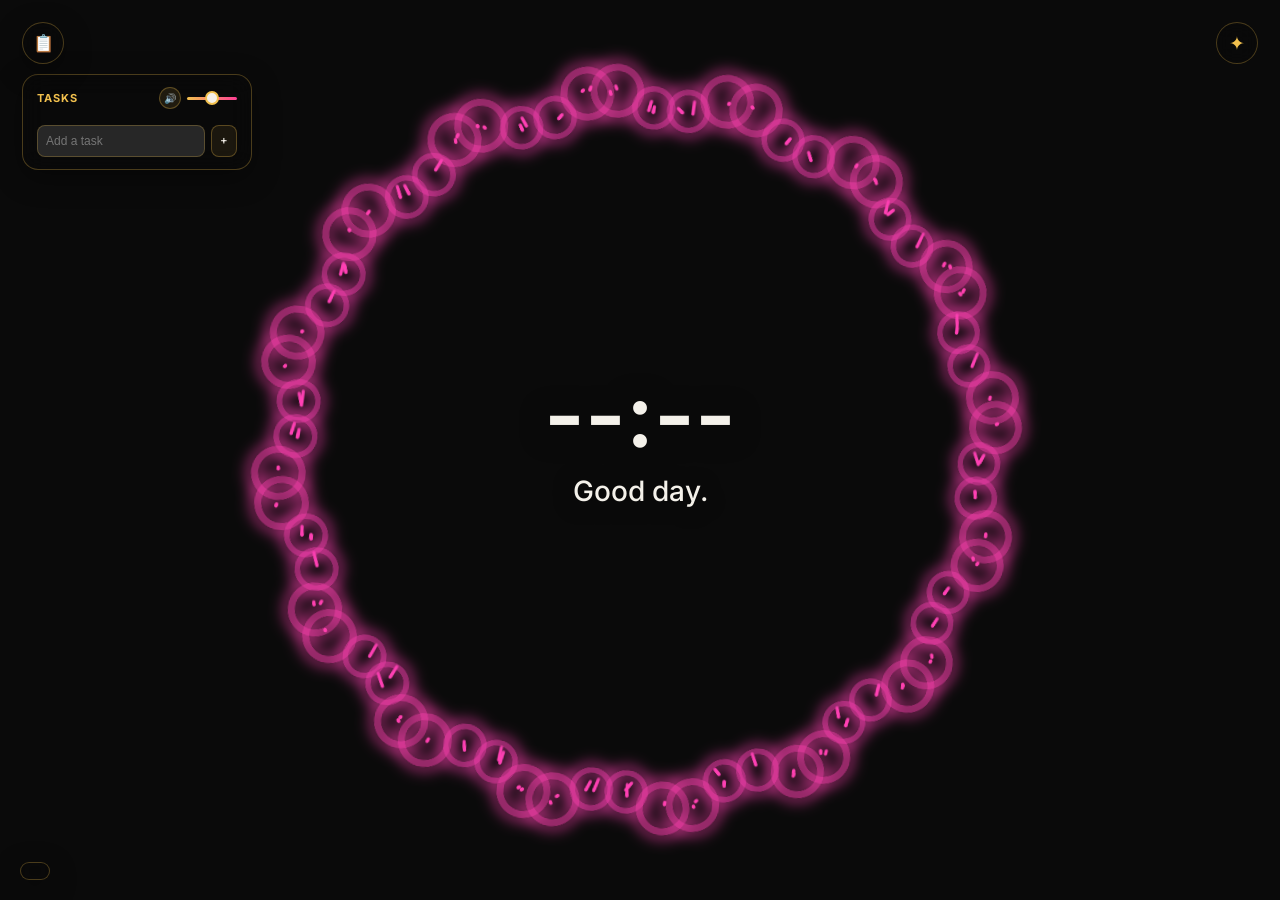
==== newtab.html @ 4980e56a "Default fade speed 4 - trails linger longer out of the box" ====
<!DOCTYPE html>
<html lang="en">
<head>
<meta charset="UTF-8">
<meta name="viewport" content="width=device-width, initial-scale=1.0">
<title>New Tab</title>
<link rel="stylesheet" href="css/fonts.css">
<link rel="stylesheet" href="css/base.css">
<link rel="stylesheet" href="css/panel.css">
<link rel="stylesheet" href="css/widgets.css">
<link rel="stylesheet" href="css/wizard.css">
</head>
<body>

<div id="hud" class="ui">

  <div id="center-hud">
    <div id="clock">--:--</div>
    <div id="greeting">Good day.</div>
    <div id="quote"></div>
  </div>

  <div id="location-widget" class="chip"></div>

  <button id="todo-toggle" class="chip" title="Toggle tasks">&#128203;</button>

  <div id="todo-widget" class="chip">
    <div class="todo-header-row">
      <h2>Tasks</h2>
      <div class="todo-sound-control">
        <button id="todoSoundToggle" title="Mute task sounds">&#128266;</button>
        <input type="range" id="todoSoundVolume" min="0" max="100" value="50" title="Task sound volume">
      </div>
    </div>
    <div id="todoList"></div>
    <form id="todoForm">
      <input id="todoInput" type="text" placeholder="Add a task" maxlength="140" autocomplete="off">
      <button type="submit">+</button>
    </form>
  </div>

</div>

<div id="panel-toggle" class="ui" title="Toggle controls">&#10022;</div>

<div id="panel" class="ui collapsed">
  <div class="panel-header">
    <span class="panel-glyph">&#10022;</span>
    <div>
      <h1>MANDALA</h1>
      <p>drawn by your cursor</p>
    </div>
  </div>

  <div class="panel-tabs">
    <button class="tab-btn active" data-tab="tools">Tools</button>
    <button class="tab-btn" data-tab="customize">Customize</button>
    <button class="tab-btn" data-tab="ambient">Ambient</button>
  </div>

  <div class="tab-content active" id="tab-tools">

    <p class="section-label">Focus</p>
    <div id="focus-widget">
      <div class="pomo-top">
        <div class="pomo-ring-wrap">
          <svg viewBox="0 0 100 100" aria-hidden="true">
            <circle class="pomo-track" cx="50" cy="50" r="44"></circle>
            <circle class="pomo-progress" id="pomoProgress" cx="50" cy="50" r="44"></circle>
          </svg>
          <div class="pomo-center">
            <span id="pomoTime">25:00</span>
            <span id="pomoPhase">Focus</span>
          </div>
        </div>
        <div class="pomo-side">
          <button id="pomoStart">Start</button>
          <button id="pomoSkip">Skip</button>
          <button id="pomoSettingsBtn" title="Timer lengths">&#9881;</button>
        </div>
      </div>
      <div id="pomoSettings" style="display:none;">
        <div class="pomo-setting"><label>Focus <span><input id="pomoWorkMin" type="number" min="1" max="120"> min</span></label></div>
        <div class="pomo-setting"><label>Break <span><input id="pomoShortMin" type="number" min="1" max="60"> min</span></label></div>
        <div class="pomo-setting"><label>Long break <span><input id="pomoLongMin" type="number" min="1" max="60"> min</span></label></div>
        <div class="pomo-setting"><label>Long break every <span><input id="pomoCycles" type="number" min="2" max="8"> rounds</span></label></div>
      </div>
      <p class="pomo-meta"><span class="value" id="focusValue">0m</span> focused today &middot; <span id="pomoDots"></span></p>
    </div>

    <div class="divider"></div>
    <p class="section-label">Quick links</p>
    <div id="links-widget"></div>

    <div class="divider"></div>
    <p class="section-label">Sticky note</p>
    <textarea id="stickyText" placeholder="Jot something down..."></textarea>

    <div class="divider"></div>
    <button id="breatheToggleBtn">&#127744; Breathe</button>

    <div class="divider"></div>
    <p class="section-label">Profile</p>
    <button id="editProfileBtn">Edit name &amp; location</button>

  </div>

  <div class="tab-content" id="tab-customize">

  <button id="howtoBtn" class="howto-btn">&#10067; How it works</button>
  <div id="howtoBox">
    <ul>
      <li>Move your cursor across the canvas &mdash; it draws.</li>
      <li>Leave it still for a second and the mandala draws itself, restyling as it goes.</li>
      <li>Everything below changes the art live.</li>
      <li class="howto-webgl">Hold <b>Shift</b> and drag to tilt the camera in 3D.</li>
      <li class="howto-webgl">Hold <b>Shift</b> and double-click to reset the camera.</li>
      <li>Right-click a quick link to remove it.</li>
    </ul>
  </div>

  <p class="section-label">Shape</p>

  <div class="control-group">
    <label>Symmetry <span id="symmetryVal">12</span></label>
    <input type="range" id="symmetry" min="2" max="60" value="12">
  </div>

  <div class="control-group inline">
    <label><input type="checkbox" id="mirror" checked> Mirror reflection</label>
  </div>

  <div class="control-group">
    <label>Stroke style</label>
    <select id="strokeStyle">
      <option value="line">Flowing line</option>
      <option value="ribbon">Glowing ribbon</option>
      <option value="dots">Stippled dots</option>
      <option value="sparkle">Sparkle burst</option>
      <option value="rails" selected>Twin rails</option>
      <option value="rings">Echo rings</option>
      <option value="petals">Petal trail</option>
    </select>
  </div>

  <div class="divider"></div>
  <p class="section-label">Motion</p>

  <div class="control-group">
    <label>Brush size <span id="brushVal">10</span></label>
    <input type="range" id="brush" min="1" max="20" value="10">
  </div>

  <div class="control-group inline">
    <label><input type="checkbox" id="reactSpeed"> React to cursor speed</label>
  </div>

  <div class="control-group inline">
    <label><input type="checkbox" id="pulseBrush"> Pulse brush size</label>
  </div>

  <div class="control-group inline">
    <label><input type="checkbox" id="sparkleDust"> Cursor sparkle dust</label>
  </div>

  <div class="control-group inline">
    <label><input type="checkbox" id="autoRotate"> Ambient auto-rotate</label>
  </div>

  <div class="control-group" id="rotateGroup" style="display:none;">
    <label>Rotate speed <span id="rotateVal">0.15</span></label>
    <input type="range" id="rotateSpeed" min="0.05" max="2" step="0.05" value="0.15">
  </div>

  <div class="divider"></div>
  <p class="section-label">Color</p>

  <div class="control-group">
    <label>Color mode</label>
    <select id="colourMode">
      <option value="rainbow" selected>Rainbow cycle</option>
      <option value="gradient">Radial gradient</option>
      <option value="solid">Solid color</option>
    </select>
  </div>

  <div class="control-group" id="rainbowSpeedGroup">
    <label>Rainbow speed <span id="rainbowSpeedVal">0.7</span></label>
    <input type="range" id="rainbowSpeed" min="0.1" max="3" step="0.1" value="0.7">
  </div>

  <div class="control-group" id="paletteGroup">
    <label>Palette</label>
    <select id="palette">
      <option value="full" selected>Full spectrum</option>
      <option value="sunset">Sunset</option>
      <option value="ocean">Ocean</option>
      <option value="forest">Forest</option>
      <option value="mono">Gold monochrome</option>
    </select>
  </div>

  <div class="control-group" id="solidColorGroup" style="display:none;">
    <label>Color</label>
    <input type="color" id="solidColor" value="#ff3e94">
  </div>

  <div class="control-group">
    <label>Glow intensity <span id="glowVal">0</span></label>
    <input type="range" id="glow" min="0" max="30" value="0">
  </div>

  <div class="control-group">
    <label>Stroke opacity <span id="strokeAlphaVal">92</span></label>
    <input type="range" id="strokeAlpha" min="20" max="100" value="92">
  </div>

  <div class="divider"></div>
  <p class="section-label">Trail &amp; canvas</p>

  <div class="control-group">
    <div class="radio-row">
      <label><input type="radio" name="trail" value="fade" checked> Fade (laser)</label>
      <label><input type="radio" name="trail" value="permanent"> Permanent</label>
      <label><input type="radio" name="trail" value="cycle"> Cycle (build &amp; fade)</label>
    </div>
  </div>

  <div class="control-group" id="fadeGroup">
    <label>Fade speed <span id="fadeVal">4</span></label>
    <input type="range" id="fadeSpeed" min="1" max="40" value="4">
  </div>

  <div class="control-group" id="cycleGroup" style="display:none;">
    <label>Build time before fading <span id="cycleBuildVal">60s</span></label>
    <input type="range" id="cycleBuildSeconds" min="15" max="300" step="5" value="60">
  </div>

  <div class="control-group">
    <label>Theme color</label>
    <input type="color" id="bgColorPicker" value="#0a0a0a">
  </div>

  <!-- Depth is only shown by the WebGL renderer (sketch-webgl.js reveals it) -->
  <div id="depthSection" style="display:none;">
    <div class="divider"></div>
    <p class="section-label">Depth</p>

    <div class="control-group">
      <label>3D depth <span id="depthVal">30</span></label>
      <input type="range" id="depthAmount" min="0" max="100" value="30">
    </div>

    <div class="control-group inline">
      <label><input type="checkbox" id="depthDrift" checked> Ambient camera drift</label>
    </div>

    <div class="button-row">
      <button id="resetCameraBtn">Reset camera</button>
    </div>

    <p class="hint">Hold Shift and drag to tilt the camera &middot; two-finger drag on touch.</p>
  </div>

  <div class="divider"></div>
  <p class="section-label">Renderer</p>

  <div class="control-group">
    <label>Graphics engine</label>
    <select id="rendererSelect">
      <option value="auto" selected>Auto (WebGL, recommended)</option>
      <option value="p5">Classic (p5.js)</option>
    </select>
    <p class="hint" id="rendererHint"></p>
  </div>

  <div class="divider"></div>
  <p class="section-label">Presets</p>

  <div class="button-row">
    <button id="presetNeon">Neon Dream</button>
    <button id="presetGold">Golden Bloom</button>
  </div>
  <div class="button-row">
    <button id="presetOcean">Deep Ocean</button>
    <button id="presetChaos">Chaos Bloom</button>
  </div>
  <div class="button-row">
    <button id="presetStardust">Stardust</button>
    <button id="presetRave">Laser Rave</button>
  </div>
  <div class="button-row">
    <button id="presetInk">Zen Ink</button>
    <button id="presetAurora">Aurora</button>
  </div>
  <div class="button-row">
    <button id="presetFirefly">Fireflies</button>
    <button id="presetCandy">Bubblegum</button>
  </div>

  <div class="divider"></div>

  <div class="button-row">
    <button id="clearBtn">Clear canvas</button>
    <button id="saveBtn">Save image</button>
  </div>
  <div class="button-row">
    <button id="randomBtn">&#127922; Surprise me</button>
  </div>
  <div class="button-row">
    <button id="resetDefaultsBtn">&#8634; Reset to defaults</button>
  </div>

  </div>

  <div class="tab-content" id="tab-ambient">

  <p class="section-label">Ambient drawing</p>
  <p class="hint" style="margin:0 0 14px;">When you stop moving, the mandala draws itself and re-rolls a random look as it goes. This tab decides what it's allowed to do.</p>

  <div class="control-group inline">
    <label><input type="checkbox" id="idleDraw" checked> Draw on its own when idle</label>
  </div>

  <div class="control-group inline">
    <label><input type="checkbox" id="doubleIdlePattern"> Draw two patterns at once when idle</label>
  </div>

  <div class="control-group">
    <label>Ambient pace <span id="idlePaceVal">100%</span></label>
    <input type="range" id="idlePace" min="30" max="200" step="5" value="100">
  </div>

  <div class="control-group">
    <label>Ambient style change <span id="idleShuffleVal">10s</span></label>
    <input type="range" id="idleShuffleSeconds" min="5" max="30" step="1" value="10">
  </div>

  <div class="divider"></div>
  <p class="section-label">It may randomize</p>
  <p class="hint" style="margin:0 0 12px;">Anything unticked keeps the setting you chose in Customize.</p>

  <div class="ambient-grid">
    <label><input type="checkbox" id="ambSymmetry" checked> Symmetry</label>
    <label><input type="checkbox" id="ambBrush" checked> Brush size</label>
    <label><input type="checkbox" id="ambPulse" checked> Pulse brush</label>
    <label><input type="checkbox" id="ambColours" checked> Colors</label>
    <label><input type="checkbox" id="ambGlow" checked> Glow</label>
    <label><input type="checkbox" id="ambAlpha" checked> Opacity</label>
    <label><input type="checkbox" id="ambRotation" checked> Rotation</label>
    <label><input type="checkbox" id="ambReact" checked> Speed react</label>
    <label><input type="checkbox" id="ambSparkle" checked> Sparkle dust</label>
    <label><input type="checkbox" id="ambTrails" checked> Trails &amp; fade</label>
  </div>

  <div class="divider"></div>
  <p class="section-label">Stroke styles</p>
  <p class="hint" style="margin:0 0 12px;">Which brushes ambient mode may paint with. Untick all to keep yours.</p>

  <div class="ambient-grid">
    <label><input type="checkbox" data-style="line" checked> Flowing line</label>
    <label><input type="checkbox" data-style="ribbon" checked> Glowing ribbon</label>
    <label><input type="checkbox" data-style="dots" checked> Stippled dots</label>
    <label><input type="checkbox" data-style="sparkle" checked> Sparkle burst</label>
    <label><input type="checkbox" data-style="rails" checked> Twin rails</label>
    <label><input type="checkbox" data-style="rings" checked> Echo rings</label>
    <label><input type="checkbox" data-style="petals" checked> Petal trail</label>
  </div>

  <div class="divider"></div>
  <p class="section-label">Limits</p>

  <div class="control-group">
    <label>Symmetry <span><span id="ambSymMinVal">6</span>&ndash;<span id="ambSymMaxVal">26</span></span></label>
    <input type="range" id="ambSymMin" min="2" max="60" value="6">
    <input type="range" id="ambSymMax" min="2" max="60" value="26">
  </div>

  <div class="control-group">
    <label>Brush size <span><span id="ambBrushMinVal">1</span>&ndash;<span id="ambBrushMaxVal">12</span></span></label>
    <input type="range" id="ambBrushMin" min="1" max="20" value="1">
    <input type="range" id="ambBrushMax" min="1" max="20" value="12">
  </div>

  <div class="control-group">
    <label>Glow <span><span id="ambGlowMinVal">4</span>&ndash;<span id="ambGlowMaxVal">24</span></span></label>
    <input type="range" id="ambGlowMin" min="0" max="30" value="4">
    <input type="range" id="ambGlowMax" min="0" max="30" value="24">
  </div>

  <div class="divider"></div>
  <p class="section-label">Patterns</p>

  <div class="ambient-grid">
    <label><input type="checkbox" data-pattern="rose" checked> Rose</label>
    <label><input type="checkbox" data-pattern="spiral" checked> Spiral</label>
    <label><input type="checkbox" data-pattern="lissajous" checked> Lissajous</label>
    <label><input type="checkbox" data-pattern="drift" checked> Drift</label>
    <label><input type="checkbox" data-pattern="epicycle" checked> Spirograph</label>
    <label><input type="checkbox" data-pattern="lemniscate" checked> Figure-eight</label>
    <label><input type="checkbox" data-pattern="wave" checked> Waves</label>
  </div>

  </div>

  <a id="site-credit" href="https://github.com/JaredBecker/mandala-extension" target="_blank" rel="noopener">
    <svg viewBox="0 0 16 16" width="13" height="13" fill="currentColor" aria-hidden="true"><path d="M8 0C3.58 0 0 3.58 0 8c0 3.54 2.29 6.53 5.47 7.59.4.07.55-.17.55-.38 0-.19-.01-.82-.01-1.49-2.01.37-2.53-.49-2.69-.94-.09-.23-.48-.94-.82-1.13-.28-.15-.68-.52-.01-.53.63-.01 1.08.58 1.23.82.72 1.21 1.87.87 2.33.66.07-.52.28-.87.51-1.07-1.78-.2-3.64-.89-3.64-3.95 0-.87.31-1.59.82-2.15-.08-.2-.36-1.02.08-2.12 0 0 .67-.21 2.2.82.64-.18 1.32-.27 2-.27.68 0 1.36.09 2 .27 1.53-1.04 2.2-.82 2.2-.82.44 1.1.16 1.92.08 2.12.51.56.82 1.27.82 2.15 0 3.07-1.87 3.75-3.65 3.95.29.25.54.73.54 1.48 0 1.07-.01 1.93-.01 2.2 0 .21.15.46.55.38A8.013 8.013 0 0 0 16 8c0-4.42-3.58-8-8-8z"></path></svg>
    Made with &#10084;&#65039; by some guy named Jared
  </a>
</div>

<div id="breathing-overlay" class="ui">
  <button id="breatheExit" class="chip">&times; Exit</button>
  <div class="breath-ring" id="breathRing"><span id="breathLabel">Breathe in&hellip;</span></div>
</div>

<div id="wizard-overlay" class="ui">
  <div class="wizard-inner">

    <div class="wizard-step active" id="wizardStepName">
      <span class="wizard-glyph">&#10022;</span>
      <h1>MANDALA</h1>
      <p>Sit back, relax, and let your cursor become the brush.<br>What should we call you?</p>
      <input id="wizardName" type="text" placeholder="Your name" maxlength="30">
      <div class="wizard-btn-row">
        <button class="wizard-btn" id="wizardNameNext">Next</button>
      </div>
    </div>

    <div class="wizard-step" id="wizardStepLocation">
      <span class="wizard-glyph">&#9728;</span>
      <h1>WEATHER</h1>
      <p>Add a place (or a few) to see the weather on your new tab. Totally optional.</p>
      <div id="wizardLocationSearch">
        <input id="wizardLocationInput" type="text" placeholder="Search for a city">
        <button class="wizard-btn" id="wizardLocationSearchBtn">Search</button>
      </div>
      <ul id="wizardLocationResults"></ul>
      <ul id="wizardLocationList"></ul>
      <div class="wizard-btn-row">
        <button class="wizard-btn ghost" id="wizardSkip">Skip</button>
        <button class="wizard-btn" id="wizardFinish">Begin</button>
      </div>
    </div>

  </div>
</div>

<script src="js/lib/browser-polyfill.min.js"></script>
<script src="js/storage.js"></script>
<script src="js/render-loader.js"></script>
<script src="js/weather.js"></script>
<script src="js/greeting.js"></script>
<script src="js/quotes.js"></script>
<script src="js/todo.js"></script>
<script src="js/links.js"></script>
<script src="js/stickynote.js"></script>
<script src="js/focustimer.js"></script>
<script src="js/breathing.js"></script>
<script src="js/wizard.js"></script>
<script src="js/main.js"></script>
</body>
</html>
---- css/fonts.css ----
/* Inter (variable), bundled locally - no remote requests */
@font-face{
  font-family:'Inter';
  font-style:normal;
  font-weight:100 900;
  font-display:swap;
  src:url('../fonts/inter-latin.woff2') format('woff2');
  unicode-range:U+0000-00FF, U+0131, U+0152-0153, U+02BB-02BC, U+02C6, U+02DA, U+02DC, U+0304, U+0308, U+0329, U+2000-206F, U+20AC, U+2122, U+2191, U+2193, U+2212, U+2215, U+FEFF, U+FFFD;
}
@font-face{
  font-family:'Inter';
  font-style:normal;
  font-weight:100 900;
  font-display:swap;
  src:url('../fonts/inter-latin-ext.woff2') format('woff2');
  unicode-range:U+0100-02BA, U+02BD-02C5, U+02C7-02CC, U+02CE-02D7, U+02DD-02FF, U+0304, U+0308, U+0329, U+1D00-1DBF, U+1E00-1E9F, U+1EF2-1EFF, U+2020, U+20A0-20AB, U+20AD-20C0, U+2113, U+2C60-2C7F, U+A720-A7FF;
}
---- css/base.css ----
:root{
  /* --panel-bg and --select-bg are overwritten at runtime from the theme
     color picker (see applyThemeFromBg in sketch.js) — these are just the
     pre-JS fallback, kept in sync with the default theme color */
  --panel-bg: rgba(10,10,10,0.68);
  --panel-border: rgba(242,193,78,0.28);
  --select-bg: #1c1c1c;
  --gold:#f2c14e;
  --magenta:#ff3e94;
  --cyan:#5fe8ff;
  --ink:#f4f1ea;
  --ink-dim:#9aa0c0;
}
*{box-sizing:border-box;}
html,body{margin:0;padding:0;overflow:hidden;background:#0c0e1f;font-family:'Inter',sans-serif;overscroll-behavior:none;height:100%;}
canvas{display:block; touch-action:none;}

html, body{
  cursor: url('data:image/svg+xml;utf8,<svg xmlns="http://www.w3.org/2000/svg" width="28" height="28" viewBox="0 0 28 28"><circle cx="14" cy="14" r="10" fill="none" stroke="%23f2c14e" stroke-width="1.6" opacity="0.9"/><line x1="14" y1="1" x2="14" y2="4" stroke="%235fe8ff" stroke-width="1.4"/><line x1="14" y1="24" x2="14" y2="27" stroke="%235fe8ff" stroke-width="1.4"/><line x1="1" y1="14" x2="4" y2="14" stroke="%235fe8ff" stroke-width="1.4"/><line x1="24" y1="14" x2="27" y2="14" stroke="%235fe8ff" stroke-width="1.4"/><circle cx="14" cy="14" r="2" fill="%23ff3e94"/></svg>') 14 14, crosshair;
}
.ui, .ui *{ cursor:auto; }
.ui button, .ui a, .ui select, .ui input[type="range"], .ui input[type="color"], .ui input[type="checkbox"], .ui .clickable{ cursor:pointer; }

a{ color: inherit; }

/* native number spinners don't belong on the glass panel — the pomodoro
   fields are quick type-in boxes, not step-by-one controls */
input[type="number"]{ appearance:textfield; -moz-appearance:textfield; }
input[type="number"]::-webkit-inner-spin-button,
input[type="number"]::-webkit-outer-spin-button{ -webkit-appearance:none; margin:0; }

/* one deliberate focus style everywhere instead of the browser default ring */
.ui button:focus-visible, .ui a:focus-visible, .ui input:focus-visible,
.ui select:focus-visible, .ui textarea:focus-visible{
  outline:1px solid var(--gold); outline-offset:2px;
}

@keyframes spin{ from{transform:rotate(0deg);} to{transform:rotate(360deg);} }

@media (prefers-reduced-motion: reduce){
  .panel-glyph{ animation:none; }
  #panel, #todo-widget, #panel-toggle, #todo-toggle,
  .pomo-progress, .strike-line, .breath-ring{ transition:none !important; }
  .todo-date-items li.just-checked{ animation:none; }
}
---- css/panel.css ----
/* ---- toggle button ---- */
#panel-toggle{
  position:fixed; top:22px; right:22px; z-index:20;
  width:42px; height:42px; border-radius:50%;
  background:var(--panel-bg); border:1px solid var(--panel-border);
  backdrop-filter: blur(10px);
  display:flex; align-items:center; justify-content:center;
  color:var(--gold); font-size:19px; user-select:none;
  transition: transform 0.25s ease, background 0.25s ease;
}
#panel-toggle:hover{ transform: scale(1.08); }

/* ---- panel ---- */
#panel{
  position:fixed; top:22px; right:22px; z-index:15;
  width:min(280px, calc(100vw - 24px)); max-height:calc(100vh - 44px);
  overflow-y:auto;
  background:var(--panel-bg);
  border:1px solid var(--panel-border);
  border-radius:16px;
  backdrop-filter: blur(16px);
  box-shadow: 0 12px 40px rgba(0,0,0,0.45);
  padding:20px 20px 18px;
  color:var(--ink);
  transform-origin: top right;
  transition: transform 0.28s ease, opacity 0.28s ease;
}
#panel.collapsed{
  transform: scale(0.92) translateY(-8px);
  opacity:0;
  pointer-events:none;
}
#panel::-webkit-scrollbar{ width:6px; }
#panel::-webkit-scrollbar-thumb{ background:rgba(242,193,78,0.3); border-radius:3px; }

.panel-header{
  display:flex; align-items:center; gap:12px;
  padding-bottom:14px; margin-bottom:14px;
  border-bottom:1px dashed rgba(242,193,78,0.25);
}
.panel-glyph{
  font-size:22px; color:var(--gold);
  animation: spin 18s linear infinite;
  display:inline-block;
}
.panel-header h1{
  font-family:'Inter',sans-serif; font-weight:700;
  font-size:21px; letter-spacing:0.04em; margin:0; color:var(--ink);
}
.panel-header p{ margin:2px 0 0; font-size:11px; color:var(--ink-dim); letter-spacing:0.03em; }

.panel-tabs{ display:flex; gap:6px; margin-bottom:16px; }
.tab-btn{
  flex:1; padding:8px 6px; border-radius:8px; border:1px solid transparent;
  background:none; color:var(--ink-dim); font-size:11.5px; font-weight:600;
  letter-spacing:0.06em; text-transform:uppercase;
}
.tab-btn.active{ background:rgba(242,193,78,0.14); border-color:rgba(242,193,78,0.3); color:var(--gold); }
.tab-content{ display:none; }
.tab-content.active{ display:block; }

/* section titles are ~double the size of the control labels beneath them,
   so the panel scans as sections rather than one undifferentiated list */
.section-label{
  font-family:'Inter',sans-serif; font-size:19px; font-weight:700;
  letter-spacing:0.06em; text-transform:uppercase; color:var(--gold);
  margin:0 0 12px;
}

.control-group{ margin-bottom:14px; }
.control-group label{
  display:flex; justify-content:space-between; align-items:center;
  font-size:12px; color:var(--ink-dim); margin-bottom:6px; letter-spacing:0.02em;
}
.control-group label span{ color:var(--gold); font-family:'Inter',sans-serif; font-weight:600; }

.control-group.inline label{
  display:flex; justify-content:flex-start; gap:8px; cursor:pointer; color:var(--ink);
  font-size:13px;
}
.control-group.inline input[type="checkbox"]{ accent-color: var(--gold); width:15px; height:15px; cursor:pointer; }

/* the input itself is a full-height transparent hit area (a 3px-tall input
   made Firefox's clickable track ~3px, so click-to-jump barely worked);
   the visible 3px track is drawn by the track pseudo-elements, which need
   separate -webkit and -moz rules — they can't share a selector */
input[type="range"]{
  width:100%; height:18px; -webkit-appearance:none; appearance:none;
  background:transparent; outline:none; padding:0; margin:0;
}
input[type="range"]::-webkit-slider-runnable-track{
  height:3px; border-radius:2px;
  background: linear-gradient(90deg, var(--gold), var(--magenta));
}
input[type="range"]::-webkit-slider-thumb{
  -webkit-appearance:none; width:14px; height:14px; border-radius:50%;
  background:var(--ink); border:2px solid var(--gold);
  margin-top:-5.5px; /* center the 14px thumb on the 3px track */
}
input[type="range"]::-moz-range-track{
  height:3px; border-radius:2px;
  background: linear-gradient(90deg, var(--gold), var(--magenta));
}
input[type="range"]::-moz-range-thumb{
  width:10px; height:10px; border-radius:50%;
  background:var(--ink); border:2px solid var(--gold); /* border adds 4px → 14px total, matching WebKit */
}

select{
  width:100%; padding:7px 8px; border-radius:8px;
  background-color: var(--select-bg);
  border:1px solid rgba(242,193,78,0.25);
  color:var(--ink); font-family:'Inter',sans-serif; font-size:13px;
}
select:focus{ outline:1px solid var(--gold); }
select option{ background-color: var(--select-bg); color: var(--ink); }

input[type="color"]{
  width:100%; height:30px; border:1px solid rgba(242,193,78,0.25);
  border-radius:8px; background:none; padding:2px;
}

.radio-row{ display:flex; flex-direction:column; gap:8px; font-size:13px; color:var(--ink); }
/* justify-content overrides the space-between inherited from the generic
   .control-group label rule — radio and its text stay together on the left */
.radio-row label{ display:flex; align-items:center; justify-content:flex-start; gap:8px; color:var(--ink); margin-bottom:0; font-size:13px; }
.radio-row input[type="radio"]{ accent-color: var(--magenta); cursor:pointer; }

.divider{ height:1px; background:rgba(242,193,78,0.18); margin:16px 0; }

/* Ambient tab: two-column checkbox grids, and stacked min/max range pairs.
   The checkboxes and labels match .control-group.inline exactly so they
   read as the same control family. */
.ambient-grid{
  display:grid; grid-template-columns:1fr 1fr; gap:10px; margin-bottom:14px;
}
.ambient-grid label{
  display:flex; align-items:center; gap:8px;
  font-size:13px; color:var(--ink); cursor:pointer;
}
.ambient-grid input[type="checkbox"]{ accent-color:var(--gold); width:15px; height:15px; cursor:pointer; flex:none; }
.control-group input[type="range"] + input[type="range"]{ margin-top:2px; }

.button-row{ display:flex; gap:8px; margin-bottom:10px; }
button{
  flex:1; padding:9px 6px; border-radius:8px; border:1px solid rgba(242,193,78,0.3);
  background:rgba(242,193,78,0.08); color:var(--ink);
  font-family:'Inter',sans-serif; font-size:11.5px; font-weight:500;
  line-height:1; transition: background 0.2s ease;
}
button:hover{ background:rgba(242,193,78,0.2); }
#saveBtn{ border-color: rgba(95,232,255,0.35); background:rgba(95,232,255,0.08); }
#saveBtn:hover{ background:rgba(95,232,255,0.2); }
#randomBtn{ border-color: rgba(255,62,148,0.4); background:rgba(255,62,148,0.1); }
#randomBtn:hover{ background:rgba(255,62,148,0.22); }

/* destructive/confirm actions pick up the magenta accent */
button.danger{ border-color:rgba(255,62,148,0.45); background:rgba(255,62,148,0.12); color:#ffd7e8; }
button.danger:hover{ background:rgba(255,62,148,0.25); }

.hint{ font-size:11px; color:var(--ink-dim); line-height:1.5; margin:8px 0 0; }

/* "How it works" explainer at the top of the Customize tab */
.howto-btn{
  width:100%; margin-bottom:12px; font-size:10.5px; letter-spacing:0.04em;
  color:var(--ink-dim); background:rgba(95,232,255,0.06); border-color:rgba(95,232,255,0.25);
}
.howto-btn:hover{ background:rgba(95,232,255,0.15); color:var(--ink); }
#howtoBox{ display:none; margin:-4px 0 14px; }
#howtoBox.open{ display:block; }
#howtoBox ul{ margin:0; padding-left:16px; }
#howtoBox li{ font-size:11px; color:var(--ink-dim); line-height:1.55; margin-bottom:5px; }
#howtoBox b{ color:var(--gold); font-weight:600; }
/* camera lines only make sense on the WebGL renderer; it reveals them */
#howtoBox li.howto-webgl{ display:none; }

#site-credit{
  display:flex; align-items:center; justify-content:center; gap:6px;
  margin-top:16px; padding-top:14px;
  border-top:1px dashed rgba(242,193,78,0.2);
  font-family:'Inter',sans-serif; font-size:10.5px; letter-spacing:0.02em;
  color:var(--ink-dim); opacity:0.7; text-decoration:none;
  transition: opacity 0.2s ease, color 0.2s ease;
}
#site-credit:hover{ opacity:1; color:var(--gold); }
#site-credit svg{ flex:none; }
---- css/widgets.css ----
/* shared "glass chip" look used by every on-screen HUD widget */
.chip{
  background:var(--panel-bg); border:1px solid var(--panel-border);
  border-radius:16px; backdrop-filter: blur(12px);
  box-shadow: 0 8px 28px rgba(0,0,0,0.35);
  color:var(--ink); font-family:'Inter',sans-serif;
}

#hud{ position:fixed; inset:0; z-index:10; pointer-events:none; }
#hud > *{ position:fixed; pointer-events:auto; }

/* ---- center: clock, greeting, quote ---- */
/* pointer-events:none (overriding the #hud > * auto rule): this block is
   display-only, and if it kept taking mouse events its invisible box would
   trigger the "pause drawing over UI" guard — blocking drawing across the
   whole center of the screen */
#center-hud{ top:50%; left:50%; transform:translate(-50%,-50%); text-align:center; width:min(560px, calc(100vw - 48px)); background:none; border:none; box-shadow:none; backdrop-filter:none; pointer-events:none; }
#clock{ font-family:'Inter',sans-serif; font-weight:600; font-size:clamp(48px,9vw,88px); color:var(--ink); text-shadow:0 4px 30px rgba(0,0,0,0.5); }
#greeting{ font-family:'Inter',sans-serif; font-weight:500; font-size:clamp(20px,3vw,28px); color:var(--ink); margin-top:6px; text-shadow:0 2px 20px rgba(0,0,0,0.5); }
#quote{ margin-top:30px; font-size:15px; color:var(--ink); line-height:1.6; font-style:italic; text-shadow:0 2px 20px rgba(0,0,0,0.5); }

/* ---- bottom-left: weather + current location, merged into one line ---- */
#location-widget{
  bottom:20px; left:20px; padding:8px 14px;
  display:flex; align-items:center; gap:8px;
  font-size:11px; color:var(--ink-dim);
}
#location-widget .icon{ font-size:16px; }
#location-widget .temp{ color:var(--ink); font-size:13px; font-weight:600; }
#location-widget .locations{ display:flex; gap:4px; margin-left:2px; }
#location-widget .loc-dot{ width:6px; height:6px; border-radius:50%; background:rgba(242,193,78,0.3); cursor:pointer; }
#location-widget .loc-dot.active{ background:var(--gold); }

/* ---- top-left: to-do toggle + widget (mirrors the panel-toggle/panel pair) ---- */
#todo-toggle{
  top:22px; left:22px; z-index:20;
  width:42px; height:42px; border-radius:50%;
  display:flex; align-items:center; justify-content:center;
  color:var(--gold); font-size:17px; user-select:none;
  transition: transform 0.25s ease;
}
#todo-toggle:hover{ transform: scale(1.08); }

/* Sits below the toggle button (42px + gap) so it doesn't cover the "Tasks"
   title; bottom reserve still accounts for the weather chip below it. */
#todo-widget{
  top:74px; left:22px; width:230px; padding:12px 14px;
  max-height:calc(100vh - 162px);
  display:flex; flex-direction:column; overflow-y:auto; overflow-x:hidden;
  transform-origin: top left;
  transition: transform 0.28s ease, opacity 0.28s ease;
}
#todo-widget.collapsed{
  transform: scale(0.92) translateY(-8px);
  opacity:0;
  pointer-events:none;
}
.todo-header-row{ display:flex; align-items:center; justify-content:space-between; margin-bottom:8px; flex:none; }
#todo-widget h2{ font-family:'Inter',sans-serif; font-size:11px; letter-spacing:0.1em; text-transform:uppercase; color:var(--gold); margin:0; }
.todo-sound-control{ display:flex; align-items:center; gap:6px; }
#todoSoundToggle{
  flex:none; width:22px; height:22px; border-radius:50%; padding:0; font-size:10px;
  display:flex; align-items:center; justify-content:center;
  border:1px solid rgba(242,193,78,0.3); background:rgba(242,193,78,0.1); color:var(--ink-dim);
}
#todoSoundToggle.muted{ color:var(--ink-dim); opacity:0.5; }
#todoSoundVolume{ width:50px; }

#todoList{ overflow-y:auto; overflow-x:hidden; flex:1; }
.todo-date-group{ margin-bottom:10px; }
.todo-date-header{
  display:flex; align-items:center; justify-content:space-between;
  font-size:10.5px; color:var(--ink-dim); letter-spacing:0.03em;
  padding:3px 0; cursor:pointer;
}
.todo-date-header *{ cursor:pointer; }
.todo-date-actions{ display:flex; align-items:center; gap:8px; }
.todo-clear-btn{
  width:auto; padding:2px 8px; font-size:9.5px; line-height:1;
  display:inline-flex; align-items:center; justify-content:center;
}
.todo-chevron{ color:var(--gold); line-height:1; }

.todo-date-items{ list-style:none; margin:4px 0 0; padding:0; }
.todo-date-items li{ display:flex; align-items:center; gap:8px; font-size:12.5px; padding:5px 0; transform-origin:left center; }
.todo-date-items input[type="checkbox"]{ accent-color:var(--gold); transition: transform 0.2s ease; }
.todo-date-items li.just-checked input[type="checkbox"]{ transform: scale(1.25); }
.todo-date-items button{
  flex:none; width:18px; height:18px; padding:0; font-size:10px; border-radius:50%;
  display:inline-flex; align-items:center; justify-content:center;
}

.todo-text-wrap{ position:relative; flex:1; display:inline-block; }
.todo-text{ transition: color 0.4s ease 0.15s; }
.strike-line{
  position:absolute; left:0; top:50%; height:1.5px; width:0%;
  background:var(--gold); transition: width 0.45s cubic-bezier(0.22, 1, 0.36, 1);
}
.todo-date-items li.done .strike-line{ width:100%; }
.todo-date-items li.done .todo-text{ color:var(--ink-dim); }

@keyframes todoBounce{
  0%{ transform:scale(1); }
  35%{ transform:scale(1.05); }
  60%{ transform:scale(0.98); }
  100%{ transform:scale(1); }
}
.todo-date-items li.just-checked{ animation: todoBounce 0.45s ease; }

#todoForm{ display:flex; gap:6px; margin-top:8px; flex:none; }
#todoInput{ flex:1; background:var(--select-bg); border:1px solid rgba(242,193,78,0.25); border-radius:8px; color:var(--ink); font-size:12px; padding:6px 8px; }

/* ---- panel "Tools" tab: pomodoro focus timer, quick links, sticky note ---- */
#focus-widget{ font-size:12.5px; color:var(--ink-dim); margin-bottom:4px; }
#focus-widget .value{ color:var(--gold); font-size:14px; font-weight:600; }

.pomo-top{ display:flex; align-items:center; gap:14px; }
.pomo-ring-wrap{ position:relative; width:92px; height:92px; flex:none; }
.pomo-ring-wrap svg{ width:100%; height:100%; transform:rotate(-90deg); }
.pomo-track{ fill:none; stroke:rgba(242,193,78,0.15); stroke-width:5; }
.pomo-progress{
  fill:none; stroke:var(--gold); stroke-width:5; stroke-linecap:round;
  stroke-dasharray:276.46; stroke-dashoffset:0;
  transition: stroke-dashoffset 0.5s linear, stroke 0.3s ease;
}
/* breaks render in the calm cyan used elsewhere for "restful" accents */
#focus-widget.on-break .pomo-progress{ stroke:rgba(95,232,255,0.85); }
#focus-widget.on-break #pomoPhase{ color:rgba(95,232,255,0.85); }
.pomo-center{
  position:absolute; inset:0; display:flex; flex-direction:column;
  align-items:center; justify-content:center; gap:1px;
}
#pomoTime{ font-size:17px; font-weight:600; color:var(--ink); font-variant-numeric:tabular-nums; }
#pomoPhase{ font-size:9px; letter-spacing:0.12em; text-transform:uppercase; color:var(--gold); }

.pomo-side{ display:flex; flex-direction:column; gap:6px; flex:1; }
.pomo-side button{ width:100%; padding:6px 8px; font-size:10.5px; }
#pomoSettingsBtn{ padding:4px 8px; font-size:11px; opacity:0.75; }
#pomoSettingsBtn:hover{ opacity:1; }

#pomoSettings{ margin-top:12px; }
.pomo-setting label{
  display:flex; justify-content:space-between; align-items:center;
  font-size:11.5px; color:var(--ink-dim); margin-bottom:6px;
}
.pomo-setting label span{ display:flex; align-items:center; gap:5px; color:var(--ink-dim); }
.pomo-setting input{
  width:44px; background:var(--select-bg); border:1px solid rgba(242,193,78,0.25);
  border-radius:6px; color:var(--ink); font-family:'Inter',sans-serif;
  font-size:11.5px; padding:3px 5px; text-align:center;
}

.pomo-meta{ margin:12px 0 0; }
#pomoDots{ letter-spacing:3px; color:var(--gold); font-size:9px; vertical-align:1px; }

#links-widget{ display:flex; gap:10px; flex-wrap:wrap; align-items:center; margin-bottom:4px; }
.link-chip{ display:flex; flex-direction:column; align-items:center; gap:4px; font-size:10px; color:var(--ink-dim); text-decoration:none; }
.link-chip .glyph{ width:26px; height:26px; border-radius:50%; background:rgba(242,193,78,0.12); border:1px solid rgba(242,193,78,0.3); display:flex; align-items:center; justify-content:center; font-size:13px; }
.link-chip:hover{ color:var(--gold); }
#addLinkBtn{ flex:none; width:auto; padding:6px 10px; font-size:10.5px; }

/* inline add-link form + remove confirm (replaces native prompt/confirm) */
#linkForm{ display:flex; flex-direction:column; gap:6px; width:100%; margin-top:2px; }
#linkForm input{
  width:100%; background:var(--select-bg); border:1px solid rgba(242,193,78,0.25);
  border-radius:8px; color:var(--ink); font-family:'Inter',sans-serif;
  font-size:12px; padding:6px 8px;
}
#linkForm .button-row{ margin-bottom:0; }
.link-confirm{
  width:100%; display:flex; align-items:center; gap:8px;
  background:rgba(255,62,148,0.07); border:1px solid rgba(255,62,148,0.35);
  border-radius:10px; padding:6px 8px;
}
.link-confirm-label{
  flex:1; font-size:11px; color:var(--ink);
  overflow:hidden; text-overflow:ellipsis; white-space:nowrap;
}
.link-confirm button{ flex:none; width:auto; padding:4px 10px; font-size:10px; }

#stickyText{
  width:100%; height:70px; resize:none; margin-top:4px;
  background:var(--select-bg); border:1px solid rgba(242,193,78,0.25); border-radius:8px;
  color:var(--ink); font-family:'Inter',sans-serif; font-size:12px; padding:8px; outline:none;
}

#breatheToggleBtn{ width:100%; }

/* ---- breathing overlay ---- */
#breathing-overlay{
  position:fixed; inset:0; z-index:40; display:none;
  align-items:center; justify-content:center;
  background: radial-gradient(circle at center, rgba(22,24,44,0.92), rgba(5,6,14,0.98));
}
#breathing-overlay.active{ display:flex; }
.breath-ring{
  width:180px; height:180px; border-radius:50%;
  border:1px solid rgba(242,193,78,0.5);
  background: radial-gradient(circle, rgba(242,193,78,0.18), rgba(255,62,148,0.08));
  display:flex; align-items:center; justify-content:center;
  transition: transform 4s ease-in-out;
}
.breath-ring span{ font-family:'Inter',sans-serif; font-weight:500; font-size:18px; color:var(--ink); letter-spacing:0.05em; }
#breatheExit{ position:fixed; top:22px; left:22px; width:auto; padding:8px 14px; font-size:11px; }
---- css/wizard.css ----
#wizard-overlay{
  position:fixed; inset:0; z-index:50;
  background: radial-gradient(circle at center, rgba(22,24,44,0.97), rgba(5,6,14,0.99));
  display:none; align-items:center; justify-content:center;
  opacity:1; transition: opacity 0.3s ease;
}
#wizard-overlay.active{ display:flex; }
#wizard-overlay.closing{ opacity:0; }
.wizard-inner{ text-align:center; color:var(--ink); padding:20px; max-width:420px; }
.wizard-glyph{ font-size:52px; color:var(--gold); display:block; margin-bottom:16px; animation: spin 14s linear infinite; }
.wizard-inner h1{ font-family:'Inter',sans-serif; font-weight:700; font-size:clamp(26px,5vw,36px); letter-spacing:0.1em; margin:0 0 16px; }
.wizard-inner p{ font-family:'Inter',sans-serif; font-size:14.5px; color:var(--ink-dim); line-height:1.75; margin:0 0 22px; }

.wizard-step{ display:none; }
.wizard-step.active{ display:block; }

#wizardName{
  width:100%; background:var(--select-bg); border:1px solid rgba(242,193,78,0.3);
  border-radius:10px; color:var(--ink); font-family:'Inter',sans-serif; font-size:15px;
  padding:10px 14px; text-align:center; outline:none; margin-bottom:20px;
}

#wizardLocationSearch{
  display:flex; gap:8px; margin-bottom:12px;
}
#wizardLocationInput{
  flex:1; background:var(--select-bg); border:1px solid rgba(242,193,78,0.3);
  border-radius:10px; color:var(--ink); font-family:'Inter',sans-serif; font-size:13px;
  padding:9px 12px; outline:none;
}
#wizardLocationSearch button{ flex:none; width:auto; padding:9px 14px; }

#wizardLocationResults{ list-style:none; margin:0 0 14px; padding:0; max-height:140px; overflow-y:auto; text-align:left; }
#wizardLocationResults li{
  padding:8px 10px; border-radius:8px; font-size:12.5px; cursor:pointer;
  display:flex; justify-content:space-between; align-items:center;
}
#wizardLocationResults li:hover{ background:rgba(242,193,78,0.1); }

#wizardLocationList{ list-style:none; margin:0 0 20px; padding:0; text-align:left; }
#wizardLocationList li{
  display:flex; justify-content:space-between; align-items:center;
  padding:6px 10px; font-size:13px; border-bottom:1px dashed rgba(242,193,78,0.18);
}
#wizardLocationList button{
  flex:none; width:20px; height:20px; padding:0; border-radius:50%; font-size:10px;
  display:inline-flex; align-items:center; justify-content:center;
}

.wizard-btn-row{ display:flex; gap:10px; justify-content:center; }
.wizard-btn{
  font-family:'Inter',sans-serif; font-size:13px; font-weight:600; letter-spacing:0.08em;
  padding:14px 38px; border-radius:30px; border:1px solid rgba(242,193,78,0.5);
  background:linear-gradient(90deg, rgba(242,193,78,0.18), rgba(255,62,148,0.18));
  color:var(--ink); text-transform:uppercase; flex:none;
  transition: transform 0.2s ease, background 0.2s ease;
}
.wizard-btn:hover{ transform:scale(1.05); background:linear-gradient(90deg, rgba(242,193,78,0.32), rgba(255,62,148,0.32)); }
.wizard-btn.ghost{ background:none; border-color: rgba(154,160,192,0.35); color:var(--ink-dim); }
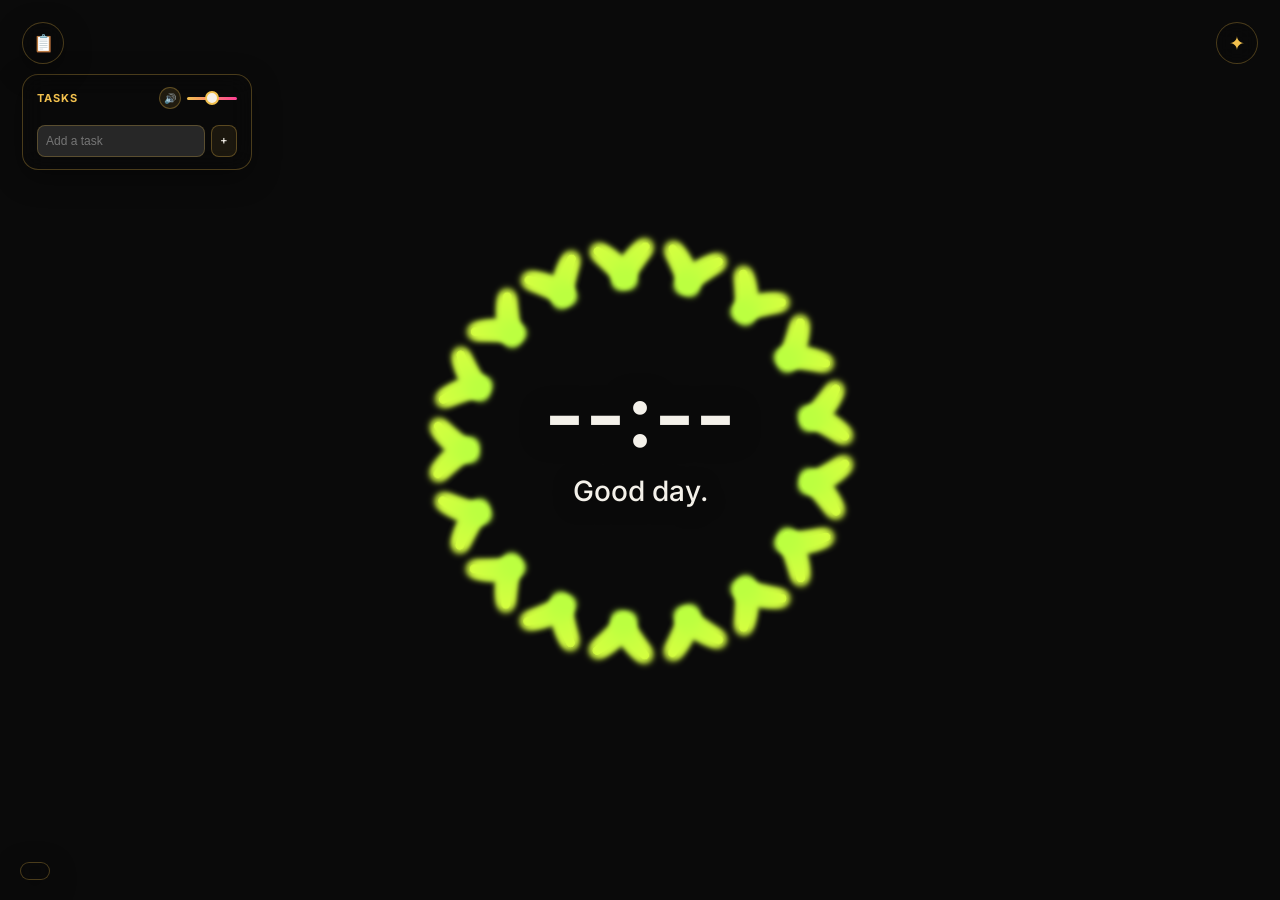
==== commit 8f4be633: "Customization update: symmetry styles, new brushes, living palettes, presets, zen mode Symmetry styl" ====
--- a/newtab.html
+++ b/newtab.html
@@ -113,6 +113,12 @@
       <li>Move your cursor across the canvas &mdash; it draws.</li>
       <li>Leave it still for a second and the mandala draws itself, restyling as it goes.</li>
       <li>Everything below changes the art live.</li>
+      <li>Press <b>H</b> to hide everything but the canvas. <b>S</b> saves a PNG, <b>C</b> clears, <b>R</b> rolls a random look.</li>
+      <li><b>Symmetry style</b> changes the whole geometry &mdash; try Kaleidoscope, Spiral shells, or Tiled grid.</li>
+      <li>Pick the <b>Custom</b> palette to blend strokes through your own colors &mdash; or let <b>Time of day</b> / <b>Match my weather</b> choose for you.</li>
+      <li>&#10024; <b>Today's mandala</b> is seeded by the date &mdash; same for everyone, new every day.</li>
+      <li><b>Save current look</b> keeps your favourite settings as your own preset.</li>
+      <li>In Ambient, <b>Gallery mode</b> builds a piece, fades it out, and begins a new one.</li>
       <li class="howto-webgl">Hold <b>Shift</b> and drag to tilt the camera in 3D.</li>
       <li class="howto-webgl">Hold <b>Shift</b> and double-click to reset the camera.</li>
       <li>Right-click a quick link to remove it.</li>
@@ -131,10 +137,23 @@
   </div>
 
   <div class="control-group">
+    <label>Symmetry style</label>
+    <select id="symmetryMode">
+      <option value="radial" selected>Radial spokes</option>
+      <option value="kaleido">Kaleidoscope fold</option>
+      <option value="spiral">Spiral shells</option>
+      <option value="grid">Tiled grid</option>
+    </select>
+  </div>
+
+  <div class="control-group">
     <label>Stroke style</label>
     <select id="strokeStyle">
       <option value="line">Flowing line</option>
+      <option value="taper">Calligraphy</option>
       <option value="ribbon">Glowing ribbon</option>
+      <option value="chalk">Ink sketch</option>
+      <option value="dashed">Dashed line</option>
       <option value="dots">Stippled dots</option>
       <option value="sparkle">Sparkle burst</option>
       <option value="rails" selected>Twin rails</option>
@@ -197,7 +216,16 @@
       <option value="ocean">Ocean</option>
       <option value="forest">Forest</option>
       <option value="mono">Gold monochrome</option>
+      <option value="daycycle">Time of day</option>
+      <option value="weather">Match my weather</option>
+      <option value="custom">Custom&hellip;</option>
     </select>
+  </div>
+
+  <div class="control-group" id="customPaletteGroup" style="display:none;">
+    <label>Your colors</label>
+    <div id="customSwatches" class="swatch-row"></div>
+    <p class="hint">Strokes blend smoothly through these, in order.</p>
   </div>
 
   <div class="control-group" id="solidColorGroup" style="display:none;">
@@ -278,6 +306,9 @@
   <p class="section-label">Presets</p>
 
   <div class="button-row">
+    <button id="presetDaily">&#10024; Today's mandala</button>
+  </div>
+  <div class="button-row">
     <button id="presetNeon">Neon Dream</button>
     <button id="presetGold">Golden Bloom</button>
   </div>
@@ -298,6 +329,15 @@
     <button id="presetCandy">Bubblegum</button>
   </div>
 
+  <div id="userPresetRows"></div>
+  <div class="button-row">
+    <button id="savePresetBtn">+ Save current look</button>
+  </div>
+  <form id="savePresetForm" class="button-row" style="display:none;">
+    <input id="presetNameInput" type="text" maxlength="18" placeholder="Name this look" autocomplete="off">
+    <button type="submit">Save</button>
+  </form>
+
   <div class="divider"></div>
 
   <div class="button-row">
@@ -336,12 +376,22 @@
     <input type="range" id="idleShuffleSeconds" min="5" max="30" step="1" value="10">
   </div>
 
+  <div class="control-group inline">
+    <label><input type="checkbox" id="ambGallery"> Gallery mode &mdash; build a piece, fade it out, begin anew</label>
+  </div>
+
+  <div class="control-group" id="galleryGroup" style="display:none;">
+    <label>Time to build each piece <span id="ambGallerySecVal">45s</span></label>
+    <input type="range" id="ambGallerySec" min="15" max="180" step="5" value="45">
+  </div>
+
   <div class="divider"></div>
   <p class="section-label">It may randomize</p>
   <p class="hint" style="margin:0 0 12px;">Anything unticked keeps the setting you chose in Customize.</p>
 
   <div class="ambient-grid">
     <label><input type="checkbox" id="ambSymmetry" checked> Symmetry</label>
+    <label><input type="checkbox" id="ambSymMode" checked> Symmetry style</label>
     <label><input type="checkbox" id="ambBrush" checked> Brush size</label>
     <label><input type="checkbox" id="ambPulse" checked> Pulse brush</label>
     <label><input type="checkbox" id="ambColours" checked> Colors</label>
@@ -359,7 +409,10 @@
 
   <div class="ambient-grid">
     <label><input type="checkbox" data-style="line" checked> Flowing line</label>
+    <label><input type="checkbox" data-style="taper" checked> Calligraphy</label>
     <label><input type="checkbox" data-style="ribbon" checked> Glowing ribbon</label>
+    <label><input type="checkbox" data-style="chalk" checked> Ink sketch</label>
+    <label><input type="checkbox" data-style="dashed" checked> Dashed line</label>
     <label><input type="checkbox" data-style="dots" checked> Stippled dots</label>
     <label><input type="checkbox" data-style="sparkle" checked> Sparkle burst</label>
     <label><input type="checkbox" data-style="rails" checked> Twin rails</label>
--- a/css/base.css
+++ b/css/base.css
@@ -35,6 +35,11 @@
   outline:1px solid var(--gold); outline-offset:2px;
 }
 
+/* zen mode (press H): every widget and control fades away — just the canvas.
+   pointer-events off so the hidden UI can't swallow drawing strokes */
+.ui{ transition: opacity 0.35s ease; }
+body.zen .ui{ opacity:0 !important; pointer-events:none !important; }
+
 @keyframes spin{ from{transform:rotate(0deg);} to{transform:rotate(360deg);} }
 
 @media (prefers-reduced-motion: reduce){
--- a/css/panel.css
+++ b/css/panel.css
@@ -160,6 +160,30 @@
 
 .hint{ font-size:11px; color:var(--ink-dim); line-height:1.5; margin:8px 0 0; }
 
+/* custom-palette swatch editor: colour wells plus small +/− steppers */
+.swatch-row{ display:flex; align-items:center; gap:8px; flex-wrap:wrap; }
+.swatch-row input[type="color"]{
+  width:36px; height:30px; padding:2px; border-radius:8px;
+  border:1px solid rgba(242,193,78,0.3); background:var(--select-bg);
+}
+.swatch-row button{
+  flex:0 0 auto; width:30px; height:30px; padding:0;
+  font-size:15px; line-height:1; border-radius:8px;
+}
+
+/* user-saved presets: a wide apply button with a slim delete beside it */
+.preset-user-row .preset-del{
+  flex:0 0 auto; width:30px; color:var(--ink-dim);
+  border-color:rgba(255,62,148,0.35); background:rgba(255,62,148,0.06);
+}
+.preset-user-row .preset-del:hover{ background:rgba(255,62,148,0.22); color:#ffd7e8; }
+#savePresetForm input{
+  flex:1; min-width:0; padding:8px 10px; border-radius:8px;
+  border:1px solid rgba(242,193,78,0.3); background:var(--select-bg);
+  color:var(--ink); font-family:'Inter',sans-serif; font-size:12px;
+}
+#savePresetForm button{ flex:0 0 auto; width:64px; }
+
 /* "How it works" explainer at the top of the Customize tab */
 .howto-btn{
   width:100%; margin-bottom:12px; font-size:10.5px; letter-spacing:0.04em;
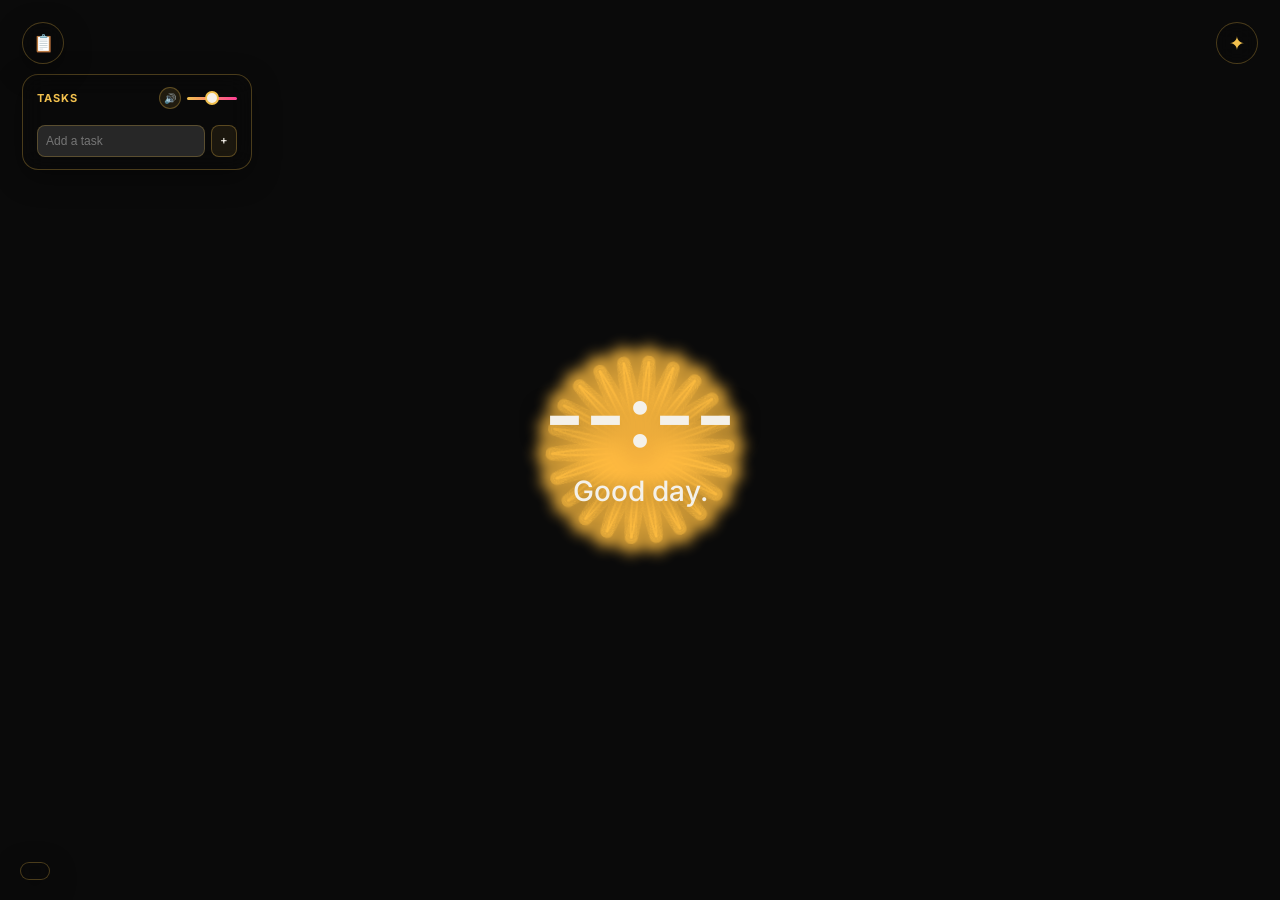
==== commit a86aa2d5: "Custom tooltips on every control New js/tooltip.js: one shared bubble driven by data-tip attributes," ====
--- a/newtab.html
+++ b/newtab.html
@@ -22,26 +22,26 @@
 
   <div id="location-widget" class="chip"></div>
 
-  <button id="todo-toggle" class="chip" title="Toggle tasks">&#128203;</button>
+  <button id="todo-toggle" class="chip" data-tip="Show or hide your task list">&#128203;</button>
 
   <div id="todo-widget" class="chip">
     <div class="todo-header-row">
       <h2>Tasks</h2>
       <div class="todo-sound-control">
-        <button id="todoSoundToggle" title="Mute task sounds">&#128266;</button>
-        <input type="range" id="todoSoundVolume" min="0" max="100" value="50" title="Task sound volume">
+        <button id="todoSoundToggle" data-tip="Mute or unmute the chime when you tick off a task">&#128266;</button>
+        <input type="range" id="todoSoundVolume" min="0" max="100" value="50" data-tip="How loud the task chime is">
       </div>
     </div>
     <div id="todoList"></div>
     <form id="todoForm">
-      <input id="todoInput" type="text" placeholder="Add a task" maxlength="140" autocomplete="off">
-      <button type="submit">+</button>
+      <input id="todoInput" type="text" placeholder="Add a task" maxlength="140" autocomplete="off" data-tip="Type a task and press Enter to add it">
+      <button type="submit" data-tip="Add this task to the list">+</button>
     </form>
   </div>
 
 </div>
 
-<div id="panel-toggle" class="ui" title="Toggle controls">&#10022;</div>
+<div id="panel-toggle" class="ui" data-tip="Open and close the control panel">&#10022;</div>
 
 <div id="panel" class="ui collapsed">
   <div class="panel-header">
@@ -53,9 +53,9 @@
   </div>
 
   <div class="panel-tabs">
-    <button class="tab-btn active" data-tab="tools">Tools</button>
-    <button class="tab-btn" data-tab="customize">Customize</button>
-    <button class="tab-btn" data-tab="ambient">Ambient</button>
+    <button class="tab-btn active" data-tab="tools" data-tip="Focus timer, quick links, and sticky note">Tools</button>
+    <button class="tab-btn" data-tab="customize" data-tip="Every dial for how the mandala draws">Customize</button>
+    <button class="tab-btn" data-tab="ambient" data-tip="Rules for what the mandala may do when it draws itself">Ambient</button>
   </div>
 
   <div class="tab-content active" id="tab-tools">
@@ -74,16 +74,16 @@
           </div>
         </div>
         <div class="pomo-side">
-          <button id="pomoStart">Start</button>
-          <button id="pomoSkip">Skip</button>
-          <button id="pomoSettingsBtn" title="Timer lengths">&#9881;</button>
+          <button id="pomoStart" data-tip="Start or pause the focus timer">Start</button>
+          <button id="pomoSkip" data-tip="End the current focus or break early and jump to the next">Skip</button>
+          <button id="pomoSettingsBtn" data-tip="Change how long focus sessions and breaks last">&#9881;</button>
         </div>
       </div>
       <div id="pomoSettings" style="display:none;">
-        <div class="pomo-setting"><label>Focus <span><input id="pomoWorkMin" type="number" min="1" max="120"> min</span></label></div>
-        <div class="pomo-setting"><label>Break <span><input id="pomoShortMin" type="number" min="1" max="60"> min</span></label></div>
-        <div class="pomo-setting"><label>Long break <span><input id="pomoLongMin" type="number" min="1" max="60"> min</span></label></div>
-        <div class="pomo-setting"><label>Long break every <span><input id="pomoCycles" type="number" min="2" max="8"> rounds</span></label></div>
+        <div class="pomo-setting" data-tip="Minutes per focus session"><label>Focus <span><input id="pomoWorkMin" type="number" min="1" max="120"> min</span></label></div>
+        <div class="pomo-setting" data-tip="Minutes per short break"><label>Break <span><input id="pomoShortMin" type="number" min="1" max="60"> min</span></label></div>
+        <div class="pomo-setting" data-tip="Minutes for the long break"><label>Long break <span><input id="pomoLongMin" type="number" min="1" max="60"> min</span></label></div>
+        <div class="pomo-setting" data-tip="How many focus rounds before you earn the long break"><label>Long break every <span><input id="pomoCycles" type="number" min="2" max="8"> rounds</span></label></div>
       </div>
       <p class="pomo-meta"><span class="value" id="focusValue">0m</span> focused today &middot; <span id="pomoDots"></span></p>
     </div>
@@ -94,20 +94,20 @@
 
     <div class="divider"></div>
     <p class="section-label">Sticky note</p>
-    <textarea id="stickyText" placeholder="Jot something down..."></textarea>
+    <textarea id="stickyText" placeholder="Jot something down..." data-tip="A scratch pad that saves itself as you type"></textarea>
 
     <div class="divider"></div>
-    <button id="breatheToggleBtn">&#127744; Breathe</button>
+    <button id="breatheToggleBtn" data-tip="A guided breathing exercise &mdash; follow the ring: in, hold, out">&#127744; Breathe</button>
 
     <div class="divider"></div>
     <p class="section-label">Profile</p>
-    <button id="editProfileBtn">Edit name &amp; location</button>
+    <button id="editProfileBtn" data-tip="Change your name and the places your weather comes from">Edit name &amp; location</button>
 
   </div>
 
   <div class="tab-content" id="tab-customize">
 
-  <button id="howtoBtn" class="howto-btn">&#10067; How it works</button>
+  <button id="howtoBtn" class="howto-btn" data-tip="A quick tour of everything on this panel">&#10067; How it works</button>
   <div id="howtoBox">
     <ul>
       <li>Move your cursor across the canvas &mdash; it draws.</li>
@@ -127,16 +127,16 @@
 
   <p class="section-label">Shape</p>
 
-  <div class="control-group">
+  <div class="control-group" data-tip="How many times each stroke repeats around the center">
     <label>Symmetry <span id="symmetryVal">12</span></label>
     <input type="range" id="symmetry" min="2" max="60" value="12">
   </div>
 
-  <div class="control-group inline">
+  <div class="control-group inline" data-tip="Also reflects every stroke, so the pattern folds like a kaleidoscope instead of just repeating">
     <label><input type="checkbox" id="mirror" checked> Mirror reflection</label>
   </div>
 
-  <div class="control-group">
+  <div class="control-group" data-tip="The geometry of the repetition &mdash; spokes from the center, folded kaleidoscope wedges, spiral shells, or a repeating tile">
     <label>Symmetry style</label>
     <select id="symmetryMode">
       <option value="radial" selected>Radial spokes</option>
@@ -146,7 +146,7 @@
     </select>
   </div>
 
-  <div class="control-group">
+  <div class="control-group" data-tip="The brush your strokes are drawn with &mdash; smooth lines, ribbons, dots, sparks, rings, petals and more">
     <label>Stroke style</label>
     <select id="strokeStyle">
       <option value="line">Flowing line</option>
@@ -165,28 +165,28 @@
   <div class="divider"></div>
   <p class="section-label">Motion</p>
 
-  <div class="control-group">
+  <div class="control-group" data-tip="Thickness of the stroke">
     <label>Brush size <span id="brushVal">10</span></label>
     <input type="range" id="brush" min="1" max="20" value="10">
   </div>
 
-  <div class="control-group inline">
+  <div class="control-group inline" data-tip="The line gets thinner the faster your cursor moves, like a real pen">
     <label><input type="checkbox" id="reactSpeed"> React to cursor speed</label>
   </div>
 
-  <div class="control-group inline">
+  <div class="control-group inline" data-tip="The brush slowly swells and shrinks on its own, so the line breathes">
     <label><input type="checkbox" id="pulseBrush"> Pulse brush size</label>
   </div>
 
-  <div class="control-group inline">
+  <div class="control-group inline" data-tip="Loose sparkles tumble off the cursor while you draw">
     <label><input type="checkbox" id="sparkleDust"> Cursor sparkle dust</label>
   </div>
 
-  <div class="control-group inline">
+  <div class="control-group inline" data-tip="The whole canvas spins slowly, even while you draw">
     <label><input type="checkbox" id="autoRotate"> Ambient auto-rotate</label>
   </div>
 
-  <div class="control-group" id="rotateGroup" style="display:none;">
+  <div class="control-group" id="rotateGroup" style="display:none;" data-tip="How fast the canvas spins">
     <label>Rotate speed <span id="rotateVal">0.15</span></label>
     <input type="range" id="rotateSpeed" min="0.05" max="2" step="0.05" value="0.15">
   </div>
@@ -194,7 +194,7 @@
   <div class="divider"></div>
   <p class="section-label">Color</p>
 
-  <div class="control-group">
+  <div class="control-group" data-tip="Where colors come from &mdash; hues that cycle over time, a gradient by distance from the center, or one fixed color">
     <label>Color mode</label>
     <select id="colourMode">
       <option value="rainbow" selected>Rainbow cycle</option>
@@ -203,12 +203,12 @@
     </select>
   </div>
 
-  <div class="control-group" id="rainbowSpeedGroup">
+  <div class="control-group" id="rainbowSpeedGroup" data-tip="How quickly the colors cycle to the next hue">
     <label>Rainbow speed <span id="rainbowSpeedVal">0.7</span></label>
     <input type="range" id="rainbowSpeed" min="0.1" max="3" step="0.1" value="0.7">
   </div>
 
-  <div class="control-group" id="paletteGroup">
+  <div class="control-group" id="paletteGroup" data-tip="Which color family strokes draw from &mdash; or let the clock or your weather decide">
     <label>Palette</label>
     <select id="palette">
       <option value="full" selected>Full spectrum</option>
@@ -222,23 +222,23 @@
     </select>
   </div>
 
-  <div class="control-group" id="customPaletteGroup" style="display:none;">
+  <div class="control-group" id="customPaletteGroup" style="display:none;" data-tip="Pick 2&ndash;5 colors of your own &mdash; strokes blend smoothly through them, in order">
     <label>Your colors</label>
     <div id="customSwatches" class="swatch-row"></div>
     <p class="hint">Strokes blend smoothly through these, in order.</p>
   </div>
 
-  <div class="control-group" id="solidColorGroup" style="display:none;">
+  <div class="control-group" id="solidColorGroup" style="display:none;" data-tip="The one color every stroke uses">
     <label>Color</label>
     <input type="color" id="solidColor" value="#ff3e94">
   </div>
 
-  <div class="control-group">
+  <div class="control-group" data-tip="Neon halo around each stroke &mdash; 0 is crisp, higher is dreamier">
     <label>Glow intensity <span id="glowVal">0</span></label>
     <input type="range" id="glow" min="0" max="30" value="0">
   </div>
 
-  <div class="control-group">
+  <div class="control-group" data-tip="How solid each stroke is &mdash; lower lets layers shine through each other">
     <label>Stroke opacity <span id="strokeAlphaVal">92</span></label>
     <input type="range" id="strokeAlpha" min="20" max="100" value="92">
   </div>
@@ -248,23 +248,23 @@
 
   <div class="control-group">
     <div class="radio-row">
-      <label><input type="radio" name="trail" value="fade" checked> Fade (laser)</label>
-      <label><input type="radio" name="trail" value="permanent"> Permanent</label>
-      <label><input type="radio" name="trail" value="cycle"> Cycle (build &amp; fade)</label>
-    </div>
-  </div>
-
-  <div class="control-group" id="fadeGroup">
+      <label data-tip="Strokes glow and vanish after a moment, like a laser show"><input type="radio" name="trail" value="fade" checked> Fade (laser)</label>
+      <label data-tip="Strokes stay put until you clear the canvas"><input type="radio" name="trail" value="permanent"> Permanent</label>
+      <label data-tip="The piece builds for a while, then gently fades out and starts again"><input type="radio" name="trail" value="cycle"> Cycle (build &amp; fade)</label>
+    </div>
+  </div>
+
+  <div class="control-group" id="fadeGroup" data-tip="How quickly old strokes disappear &mdash; higher fades faster">
     <label>Fade speed <span id="fadeVal">4</span></label>
     <input type="range" id="fadeSpeed" min="1" max="40" value="4">
   </div>
 
-  <div class="control-group" id="cycleGroup" style="display:none;">
+  <div class="control-group" id="cycleGroup" style="display:none;" data-tip="How long the piece builds up before it starts fading">
     <label>Build time before fading <span id="cycleBuildVal">60s</span></label>
     <input type="range" id="cycleBuildSeconds" min="15" max="300" step="5" value="60">
   </div>
 
-  <div class="control-group">
+  <div class="control-group" data-tip="Canvas background color &mdash; the panel and widgets tint themselves to match">
     <label>Theme color</label>
     <input type="color" id="bgColorPicker" value="#0a0a0a">
   </div>
@@ -274,17 +274,17 @@
     <div class="divider"></div>
     <p class="section-label">Depth</p>
 
-    <div class="control-group">
+    <div class="control-group" data-tip="How far strokes ripple toward and away from you in 3D">
       <label>3D depth <span id="depthVal">30</span></label>
       <input type="range" id="depthAmount" min="0" max="100" value="30">
     </div>
 
-    <div class="control-group inline">
+    <div class="control-group inline" data-tip="The camera sways gently on its own while the mandala draws itself">
       <label><input type="checkbox" id="depthDrift" checked> Ambient camera drift</label>
     </div>
 
     <div class="button-row">
-      <button id="resetCameraBtn">Reset camera</button>
+      <button id="resetCameraBtn" data-tip="Snap the 3D camera back to straight-on (or Shift + double-click)">Reset camera</button>
     </div>
 
     <p class="hint">Hold Shift and drag to tilt the camera &middot; two-finger drag on touch.</p>
@@ -293,7 +293,7 @@
   <div class="divider"></div>
   <p class="section-label">Renderer</p>
 
-  <div class="control-group">
+  <div class="control-group" data-tip="Which engine draws the art &mdash; WebGL is faster and adds 3D depth, Classic is the safe fallback. Applies on your next new tab">
     <label>Graphics engine</label>
     <select id="rendererSelect">
       <option value="auto" selected>Auto (WebGL, recommended)</option>
@@ -306,49 +306,49 @@
   <p class="section-label">Presets</p>
 
   <div class="button-row">
-    <button id="presetDaily">&#10024; Today's mandala</button>
-  </div>
-  <div class="button-row">
-    <button id="presetNeon">Neon Dream</button>
-    <button id="presetGold">Golden Bloom</button>
-  </div>
-  <div class="button-row">
-    <button id="presetOcean">Deep Ocean</button>
-    <button id="presetChaos">Chaos Bloom</button>
-  </div>
-  <div class="button-row">
-    <button id="presetStardust">Stardust</button>
-    <button id="presetRave">Laser Rave</button>
-  </div>
-  <div class="button-row">
-    <button id="presetInk">Zen Ink</button>
-    <button id="presetAurora">Aurora</button>
-  </div>
-  <div class="button-row">
-    <button id="presetFirefly">Fireflies</button>
-    <button id="presetCandy">Bubblegum</button>
+    <button id="presetDaily" data-tip="A look seeded by today's date &mdash; same for everyone, new every day. It sets the dials; you (or ambient mode) do the drawing">&#10024; Today's mandala</button>
+  </div>
+  <div class="button-row">
+    <button id="presetNeon" data-tip="Sixteen-fold rainbow lines with heavy glow and a laser fade">Neon Dream</button>
+    <button id="presetGold" data-tip="Golden glowing ribbons that stay on the canvas forever">Golden Bloom</button>
+  </div>
+  <div class="button-row">
+    <button id="presetOcean" data-tip="A drift of gradient dots in deep ocean blues">Deep Ocean</button>
+    <button id="presetChaos" data-tip="Sparkle bursts in sunset colors, fading fast">Chaos Bloom</button>
+  </div>
+  <div class="button-row">
+    <button id="presetStardust" data-tip="Tiny champagne stars that pulse, shed dust, and slowly spin">Stardust</button>
+    <button id="presetRave" data-tip="Thin fast-cycling beams, quick fade, fast spin &mdash; a light show">Laser Rave</button>
+  </div>
+  <div class="button-row">
+    <button id="presetInk" data-tip="Hairline pale strokes that build forever &mdash; quiet etching, no glow">Zen Ink</button>
+    <button id="presetAurora" data-tip="Wide translucent green curtains that linger and breathe">Aurora</button>
+  </div>
+  <div class="button-row">
+    <button id="presetFirefly" data-tip="Warm green-gold motes drifting with dust trails">Fireflies</button>
+    <button id="presetCandy" data-tip="Fat pastel candy dots that build up and melt away in cycles">Bubblegum</button>
   </div>
 
   <div id="userPresetRows"></div>
   <div class="button-row">
-    <button id="savePresetBtn">+ Save current look</button>
+    <button id="savePresetBtn" data-tip="Snapshot every current setting as a preset of your own (up to six)">+ Save current look</button>
   </div>
   <form id="savePresetForm" class="button-row" style="display:none;">
-    <input id="presetNameInput" type="text" maxlength="18" placeholder="Name this look" autocomplete="off">
+    <input id="presetNameInput" type="text" maxlength="18" placeholder="Name this look" autocomplete="off" data-tip="Give this look a name">
     <button type="submit">Save</button>
   </form>
 
   <div class="divider"></div>
 
   <div class="button-row">
-    <button id="clearBtn">Clear canvas</button>
-    <button id="saveBtn">Save image</button>
-  </div>
-  <div class="button-row">
-    <button id="randomBtn">&#127922; Surprise me</button>
-  </div>
-  <div class="button-row">
-    <button id="resetDefaultsBtn">&#8634; Reset to defaults</button>
+    <button id="clearBtn" data-tip="Wipe the canvas clean &mdash; or press C">Clear canvas</button>
+    <button id="saveBtn" data-tip="Download the canvas as a PNG &mdash; or press S">Save image</button>
+  </div>
+  <div class="button-row">
+    <button id="randomBtn" data-tip="Roll a completely random look &mdash; or press R">&#127922; Surprise me</button>
+  </div>
+  <div class="button-row">
+    <button id="resetDefaultsBtn" data-tip="Put every setting on this panel back to factory defaults">&#8634; Reset to defaults</button>
   </div>
 
   </div>
@@ -358,29 +358,29 @@
   <p class="section-label">Ambient drawing</p>
   <p class="hint" style="margin:0 0 14px;">When you stop moving, the mandala draws itself and re-rolls a random look as it goes. This tab decides what it's allowed to do.</p>
 
-  <div class="control-group inline">
+  <div class="control-group inline" data-tip="When your cursor rests for a moment, the mandala draws itself">
     <label><input type="checkbox" id="idleDraw" checked> Draw on its own when idle</label>
   </div>
 
-  <div class="control-group inline">
+  <div class="control-group inline" data-tip="Two patterns weave at the same time while it draws itself">
     <label><input type="checkbox" id="doubleIdlePattern"> Draw two patterns at once when idle</label>
   </div>
 
-  <div class="control-group">
+  <div class="control-group" data-tip="How fast the invisible hand draws">
     <label>Ambient pace <span id="idlePaceVal">100%</span></label>
     <input type="range" id="idlePace" min="30" max="200" step="5" value="100">
   </div>
 
-  <div class="control-group">
+  <div class="control-group" data-tip="How often the self-drawing rolls a new random style while it plays">
     <label>Ambient style change <span id="idleShuffleVal">10s</span></label>
     <input type="range" id="idleShuffleSeconds" min="5" max="30" step="1" value="10">
   </div>
 
-  <div class="control-group inline">
+  <div class="control-group inline" data-tip="Build a full piece, fade it out, pick a new style, and begin again &mdash; an endless exhibition">
     <label><input type="checkbox" id="ambGallery"> Gallery mode &mdash; build a piece, fade it out, begin anew</label>
   </div>
 
-  <div class="control-group" id="galleryGroup" style="display:none;">
+  <div class="control-group" id="galleryGroup" style="display:none;" data-tip="How long each piece gets to build before it dissolves">
     <label>Time to build each piece <span id="ambGallerySecVal">45s</span></label>
     <input type="range" id="ambGallerySec" min="15" max="180" step="5" value="45">
   </div>
@@ -390,17 +390,17 @@
   <p class="hint" style="margin:0 0 12px;">Anything unticked keeps the setting you chose in Customize.</p>
 
   <div class="ambient-grid">
-    <label><input type="checkbox" id="ambSymmetry" checked> Symmetry</label>
-    <label><input type="checkbox" id="ambSymMode" checked> Symmetry style</label>
-    <label><input type="checkbox" id="ambBrush" checked> Brush size</label>
-    <label><input type="checkbox" id="ambPulse" checked> Pulse brush</label>
-    <label><input type="checkbox" id="ambColours" checked> Colors</label>
-    <label><input type="checkbox" id="ambGlow" checked> Glow</label>
-    <label><input type="checkbox" id="ambAlpha" checked> Opacity</label>
-    <label><input type="checkbox" id="ambRotation" checked> Rotation</label>
-    <label><input type="checkbox" id="ambReact" checked> Speed react</label>
-    <label><input type="checkbox" id="ambSparkle" checked> Sparkle dust</label>
-    <label><input type="checkbox" id="ambTrails" checked> Trails &amp; fade</label>
+    <label data-tip="May change how many times strokes repeat"><input type="checkbox" id="ambSymmetry" checked> Symmetry</label>
+    <label data-tip="May switch between spokes, kaleidoscope, spirals, and grid"><input type="checkbox" id="ambSymMode" checked> Symmetry style</label>
+    <label data-tip="May change the brush thickness"><input type="checkbox" id="ambBrush" checked> Brush size</label>
+    <label data-tip="May turn brush pulsing on or off"><input type="checkbox" id="ambPulse" checked> Pulse brush</label>
+    <label data-tip="May pick new color modes and palettes"><input type="checkbox" id="ambColours" checked> Colors</label>
+    <label data-tip="May change the glow strength"><input type="checkbox" id="ambGlow" checked> Glow</label>
+    <label data-tip="May change stroke opacity"><input type="checkbox" id="ambAlpha" checked> Opacity</label>
+    <label data-tip="May spin the canvas at different speeds"><input type="checkbox" id="ambRotation" checked> Rotation</label>
+    <label data-tip="May toggle speed-reactive brush width"><input type="checkbox" id="ambReact" checked> Speed react</label>
+    <label data-tip="May toggle cursor sparkle dust"><input type="checkbox" id="ambSparkle" checked> Sparkle dust</label>
+    <label data-tip="May switch trail modes and fade speeds"><input type="checkbox" id="ambTrails" checked> Trails &amp; fade</label>
   </div>
 
   <div class="divider"></div>
@@ -408,34 +408,34 @@
   <p class="hint" style="margin:0 0 12px;">Which brushes ambient mode may paint with. Untick all to keep yours.</p>
 
   <div class="ambient-grid">
-    <label><input type="checkbox" data-style="line" checked> Flowing line</label>
-    <label><input type="checkbox" data-style="taper" checked> Calligraphy</label>
-    <label><input type="checkbox" data-style="ribbon" checked> Glowing ribbon</label>
-    <label><input type="checkbox" data-style="chalk" checked> Ink sketch</label>
-    <label><input type="checkbox" data-style="dashed" checked> Dashed line</label>
-    <label><input type="checkbox" data-style="dots" checked> Stippled dots</label>
-    <label><input type="checkbox" data-style="sparkle" checked> Sparkle burst</label>
-    <label><input type="checkbox" data-style="rails" checked> Twin rails</label>
-    <label><input type="checkbox" data-style="rings" checked> Echo rings</label>
-    <label><input type="checkbox" data-style="petals" checked> Petal trail</label>
+    <label data-tip="One smooth continuous curve"><input type="checkbox" data-style="line" checked> Flowing line</label>
+    <label data-tip="Width follows speed, like a calligraphy nib"><input type="checkbox" data-style="taper" checked> Calligraphy</label>
+    <label data-tip="A soft, wide glowing band"><input type="checkbox" data-style="ribbon" checked> Glowing ribbon</label>
+    <label data-tip="Several jittery passes, like a pencil sketch"><input type="checkbox" data-style="chalk" checked> Ink sketch</label>
+    <label data-tip="The line breaks into little dashes"><input type="checkbox" data-style="dashed" checked> Dashed line</label>
+    <label data-tip="Round dots stippled along the path"><input type="checkbox" data-style="dots" checked> Stippled dots</label>
+    <label data-tip="Small starbursts stamped as you go"><input type="checkbox" data-style="sparkle" checked> Sparkle burst</label>
+    <label data-tip="Two parallel lines running side by side"><input type="checkbox" data-style="rails" checked> Twin rails</label>
+    <label data-tip="Hollow circles echoing along the path"><input type="checkbox" data-style="rings" checked> Echo rings</label>
+    <label data-tip="Leaf-shaped petals shingled along the path"><input type="checkbox" data-style="petals" checked> Petal trail</label>
   </div>
 
   <div class="divider"></div>
   <p class="section-label">Limits</p>
 
-  <div class="control-group">
+  <div class="control-group" data-tip="When ambient mode rolls symmetry, it stays inside this range (min and max sliders)">
     <label>Symmetry <span><span id="ambSymMinVal">6</span>&ndash;<span id="ambSymMaxVal">26</span></span></label>
     <input type="range" id="ambSymMin" min="2" max="60" value="6">
     <input type="range" id="ambSymMax" min="2" max="60" value="26">
   </div>
 
-  <div class="control-group">
+  <div class="control-group" data-tip="Rolled brush sizes stay inside this range">
     <label>Brush size <span><span id="ambBrushMinVal">1</span>&ndash;<span id="ambBrushMaxVal">12</span></span></label>
     <input type="range" id="ambBrushMin" min="1" max="20" value="1">
     <input type="range" id="ambBrushMax" min="1" max="20" value="12">
   </div>
 
-  <div class="control-group">
+  <div class="control-group" data-tip="Rolled glow stays inside this range">
     <label>Glow <span><span id="ambGlowMinVal">4</span>&ndash;<span id="ambGlowMaxVal">24</span></span></label>
     <input type="range" id="ambGlowMin" min="0" max="30" value="4">
     <input type="range" id="ambGlowMax" min="0" max="30" value="24">
@@ -445,13 +445,13 @@
   <p class="section-label">Patterns</p>
 
   <div class="ambient-grid">
-    <label><input type="checkbox" data-pattern="rose" checked> Rose</label>
-    <label><input type="checkbox" data-pattern="spiral" checked> Spiral</label>
-    <label><input type="checkbox" data-pattern="lissajous" checked> Lissajous</label>
-    <label><input type="checkbox" data-pattern="drift" checked> Drift</label>
-    <label><input type="checkbox" data-pattern="epicycle" checked> Spirograph</label>
-    <label><input type="checkbox" data-pattern="lemniscate" checked> Figure-eight</label>
-    <label><input type="checkbox" data-pattern="wave" checked> Waves</label>
+    <label data-tip="Flower-petal loops around the center"><input type="checkbox" data-pattern="rose" checked> Rose</label>
+    <label data-tip="Winds steadily outward from the middle"><input type="checkbox" data-pattern="spiral" checked> Spiral</label>
+    <label data-tip="Woven harmonic curves"><input type="checkbox" data-pattern="lissajous" checked> Lissajous</label>
+    <label data-tip="A loose, wandering meander"><input type="checkbox" data-pattern="drift" checked> Drift</label>
+    <label data-tip="Circles rolling on circles, spirograph style"><input type="checkbox" data-pattern="epicycle" checked> Spirograph</label>
+    <label data-tip="Endless figure-eights"><input type="checkbox" data-pattern="lemniscate" checked> Figure-eight</label>
+    <label data-tip="Rippling waves around the ring"><input type="checkbox" data-pattern="wave" checked> Waves</label>
   </div>
 
   </div>
@@ -500,6 +500,7 @@
 </div>
 
 <script src="js/lib/browser-polyfill.min.js"></script>
+<script src="js/tooltip.js"></script>
 <script src="js/storage.js"></script>
 <script src="js/render-loader.js"></script>
 <script src="js/weather.js"></script>
--- a/css/base.css
+++ b/css/base.css
@@ -40,6 +40,36 @@
 .ui{ transition: opacity 0.35s ease; }
 body.zen .ui{ opacity:0 !important; pointer-events:none !important; }
 
+/* ---- custom tooltips (tooltip.js + data-tip attributes) ----
+   solid --select-bg (not the translucent panel glass) because the arrow is
+   a rotated square overlapping the bubble — any transparency would show a
+   double-alpha seam where they stack */
+#tooltip{
+  position:fixed; z-index:99; left:0; top:0;
+  max-width:230px; padding:8px 11px;
+  background:var(--select-bg);
+  border:1px solid var(--panel-border);
+  border-radius:10px;
+  box-shadow:0 8px 26px rgba(0,0,0,0.5);
+  color:var(--ink); font-family:'Inter',sans-serif;
+  font-size:11.5px; line-height:1.5; letter-spacing:0.01em;
+  pointer-events:none;
+  opacity:0; transform:translateY(2px);
+  transition:opacity 0.15s ease, transform 0.15s ease;
+}
+#tooltip.show{ opacity:1; transform:translateY(0); }
+body.zen #tooltip{ opacity:0; }
+/* the arrow: a rotated square poking out of the side facing the control,
+   showing only the two borders that form its point */
+#tooltip::after{
+  content:''; position:absolute; width:9px; height:9px;
+  background:inherit; transform:rotate(45deg);
+}
+#tooltip.tip-left::after{  right:-5.5px; top:calc(var(--ay, 50%) - 4.5px); border-top:1px solid var(--panel-border); border-right:1px solid var(--panel-border); }
+#tooltip.tip-right::after{ left:-5.5px;  top:calc(var(--ay, 50%) - 4.5px); border-bottom:1px solid var(--panel-border); border-left:1px solid var(--panel-border); }
+#tooltip.tip-top::after{   bottom:-5.5px; left:calc(var(--ax, 50%) - 4.5px); border-bottom:1px solid var(--panel-border); border-right:1px solid var(--panel-border); }
+#tooltip.tip-bottom::after{ top:-5.5px;   left:calc(var(--ax, 50%) - 4.5px); border-top:1px solid var(--panel-border); border-left:1px solid var(--panel-border); }
+
 @keyframes spin{ from{transform:rotate(0deg);} to{transform:rotate(360deg);} }
 
 @media (prefers-reduced-motion: reduce){
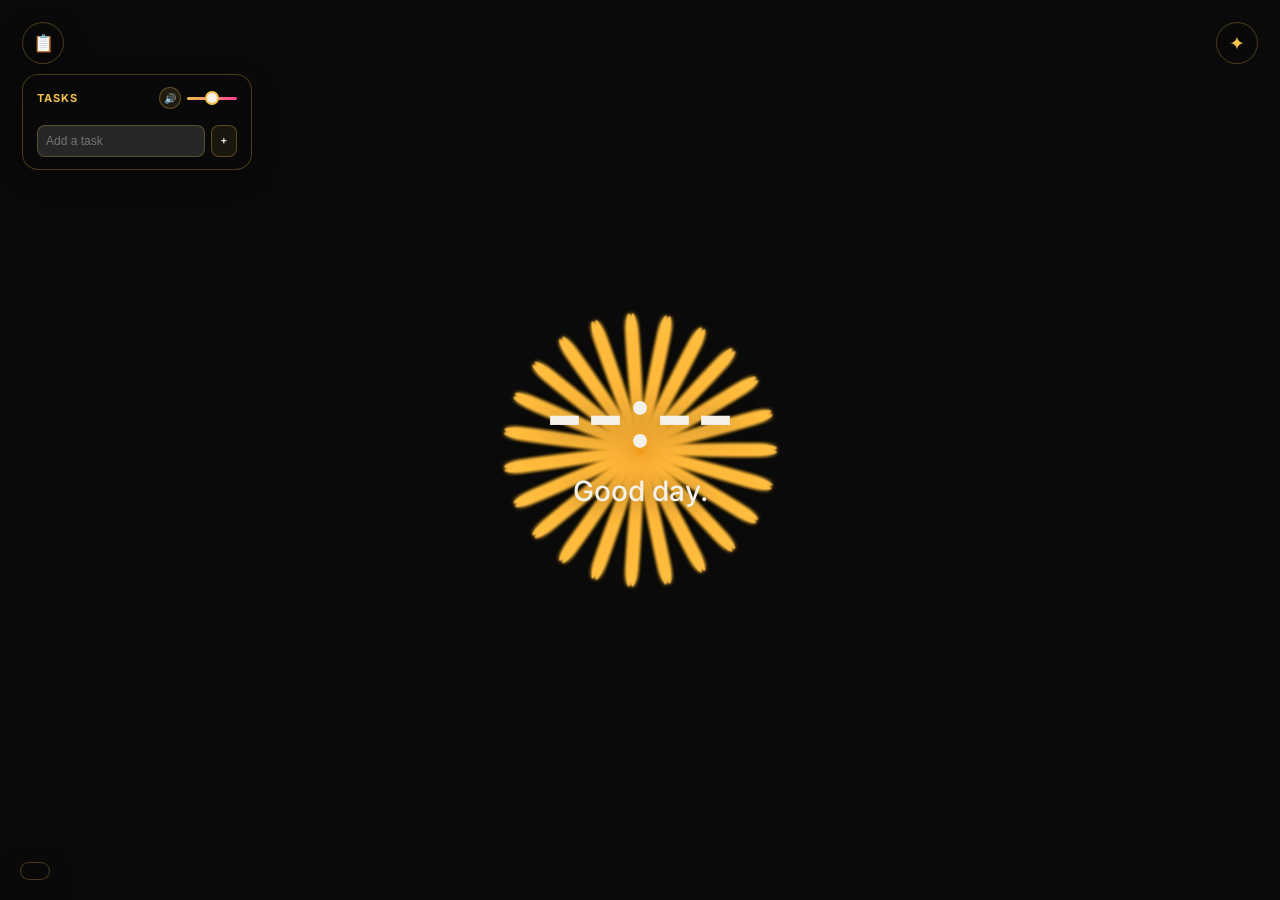
==== commit 122dd6b2: "Silk wisps brush, after weavesilk.com New stroke style that draws smoke: the pointer feeds points in" ====
--- a/newtab.html
+++ b/newtab.html
@@ -116,6 +116,7 @@
       <li>Press <b>H</b> to hide everything but the canvas. <b>S</b> saves a PNG, <b>C</b> clears, <b>R</b> rolls a random look.</li>
       <li><b>Symmetry style</b> changes the whole geometry &mdash; try Kaleidoscope, Spiral shells, or Tiled grid.</li>
       <li>Pick the <b>Custom</b> palette to blend strokes through your own colors &mdash; or let <b>Time of day</b> / <b>Match my weather</b> choose for you.</li>
+      <li><b>Silk wisps</b> paints smoke that keeps drifting after your stroke &mdash; loveliest with the <b>Permanent</b> or <b>Cycle</b> trail.</li>
       <li>&#10024; <b>Today's mandala</b> is seeded by the date &mdash; same for everyone, new every day.</li>
       <li><b>Save current look</b> keeps your favourite settings as your own preset.</li>
       <li>In Ambient, <b>Gallery mode</b> builds a piece, fades it out, and begins a new one.</li>
@@ -159,6 +160,7 @@
       <option value="rails" selected>Twin rails</option>
       <option value="rings">Echo rings</option>
       <option value="petals">Petal trail</option>
+      <option value="silk">Silk wisps</option>
     </select>
   </div>
 
@@ -418,6 +420,7 @@
     <label data-tip="Two parallel lines running side by side"><input type="checkbox" data-style="rails" checked> Twin rails</label>
     <label data-tip="Hollow circles echoing along the path"><input type="checkbox" data-style="rings" checked> Echo rings</label>
     <label data-tip="Leaf-shaped petals shingled along the path"><input type="checkbox" data-style="petals" checked> Petal trail</label>
+    <label data-tip="Noise-blown smoke that keeps flowing after the stroke"><input type="checkbox" data-style="silk" checked> Silk wisps</label>
   </div>
 
   <div class="divider"></div>
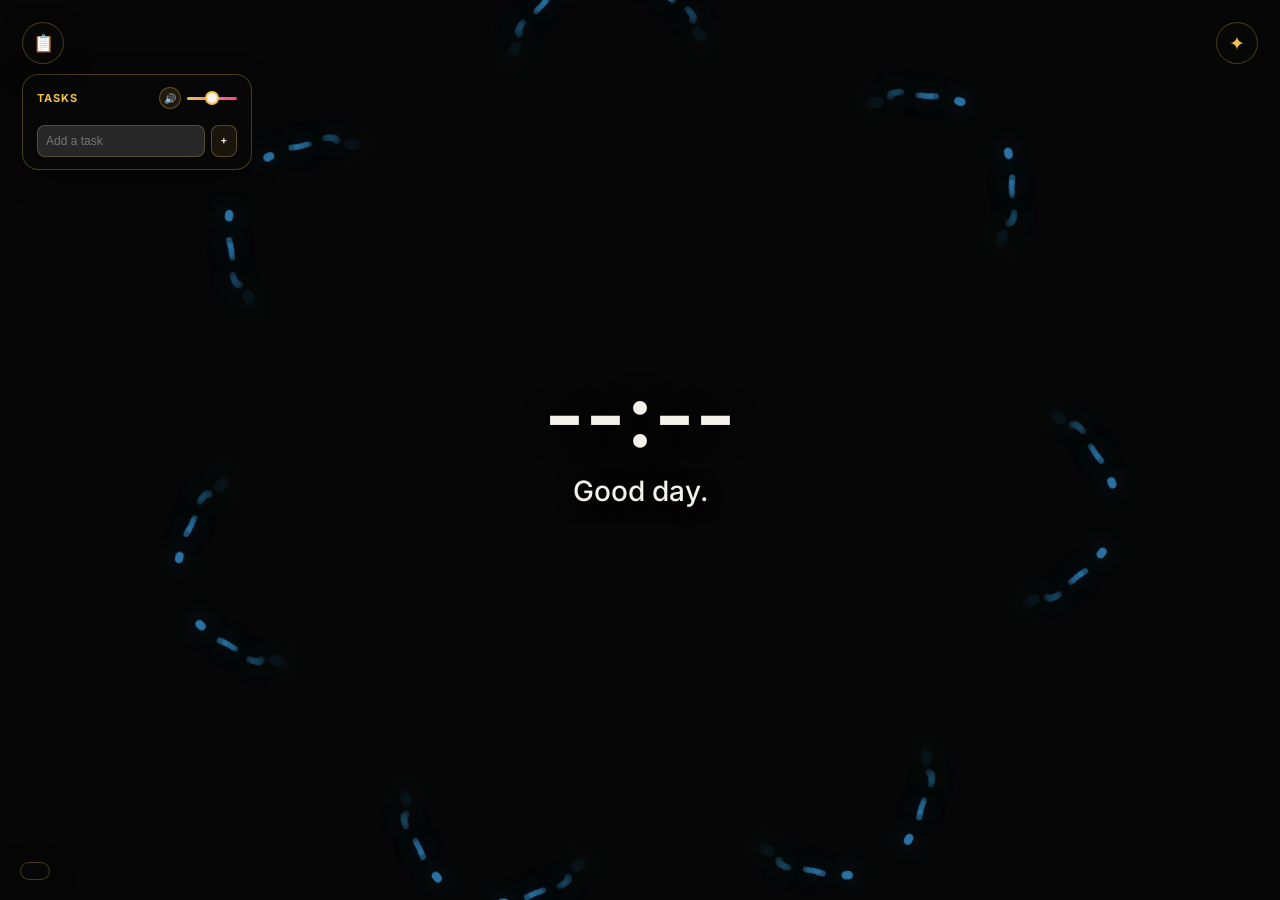
==== commit 9b7af06a: "Ambient symmetry styles become a pick-your-own pool The single "Symmetry style" checkbox in the It-m" ====
--- a/newtab.html
+++ b/newtab.html
@@ -393,7 +393,6 @@
 
   <div class="ambient-grid">
     <label data-tip="May change how many times strokes repeat"><input type="checkbox" id="ambSymmetry" checked> Symmetry</label>
-    <label data-tip="May switch between spokes, kaleidoscope, spirals, and grid"><input type="checkbox" id="ambSymMode" checked> Symmetry style</label>
     <label data-tip="May change the brush thickness"><input type="checkbox" id="ambBrush" checked> Brush size</label>
     <label data-tip="May turn brush pulsing on or off"><input type="checkbox" id="ambPulse" checked> Pulse brush</label>
     <label data-tip="May pick new color modes and palettes"><input type="checkbox" id="ambColours" checked> Colors</label>
@@ -403,6 +402,17 @@
     <label data-tip="May toggle speed-reactive brush width"><input type="checkbox" id="ambReact" checked> Speed react</label>
     <label data-tip="May toggle cursor sparkle dust"><input type="checkbox" id="ambSparkle" checked> Sparkle dust</label>
     <label data-tip="May switch trail modes and fade speeds"><input type="checkbox" id="ambTrails" checked> Trails &amp; fade</label>
+  </div>
+
+  <div class="divider"></div>
+  <p class="section-label">Symmetry styles</p>
+  <p class="hint" style="margin:0 0 12px;">Which geometries ambient mode may use. Untick all to keep yours.</p>
+
+  <div class="ambient-grid">
+    <label data-tip="Classic spokes around the center"><input type="checkbox" data-symmode="radial" checked> Radial spokes</label>
+    <label data-tip="Folded wedges that bounce strokes like a real kaleidoscope"><input type="checkbox" data-symmode="kaleido" checked> Kaleidoscope</label>
+    <label data-tip="Each copy shrinks into a spiral of shells"><input type="checkbox" data-symmode="spiral" checked> Spiral shells</label>
+    <label data-tip="The whole drawing tiles into a flipped checkerboard"><input type="checkbox" data-symmode="grid" checked> Tiled grid</label>
   </div>
 
   <div class="divider"></div>
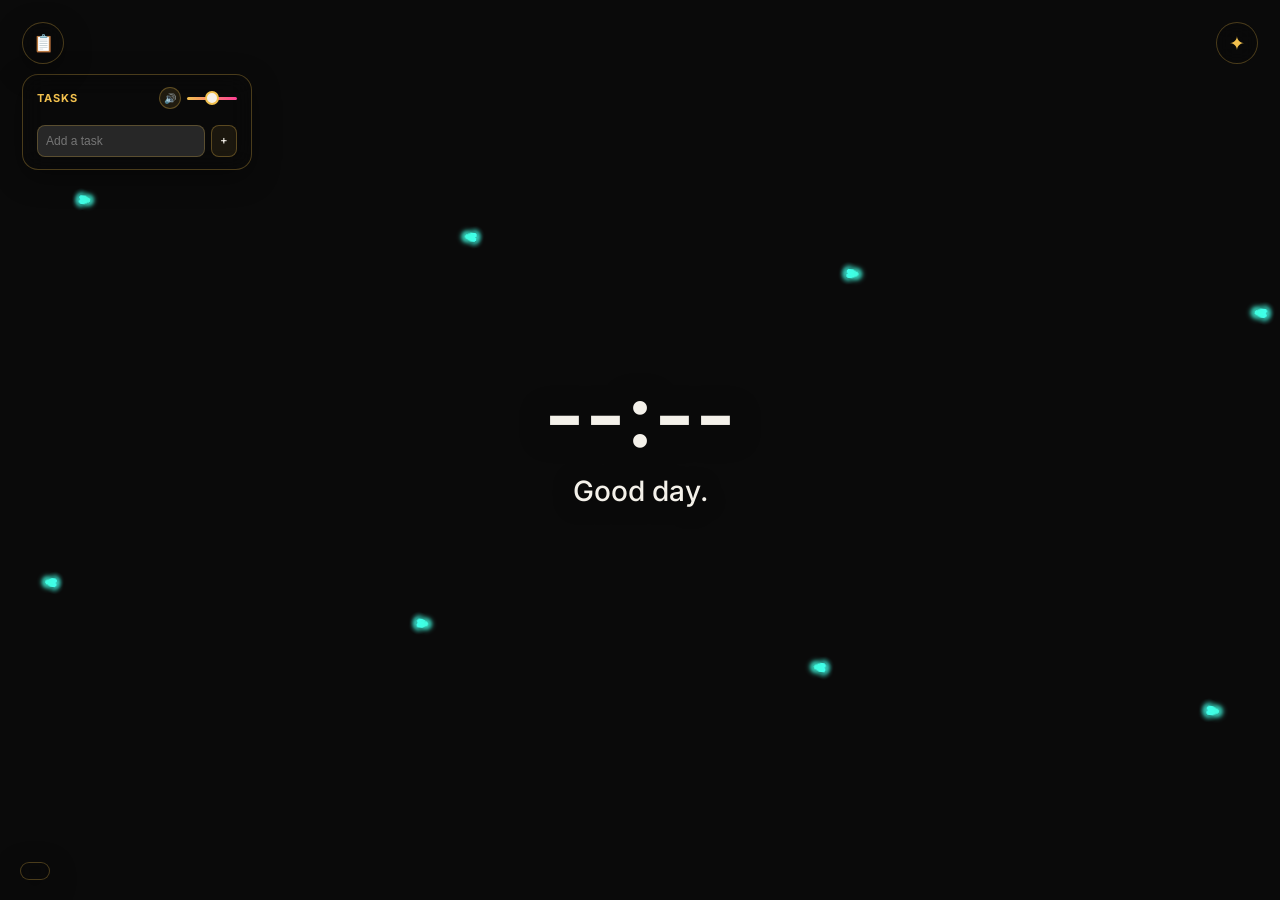
==== commit b9adfc70: "Share looks and ambient settings as pasteable text New Share sections on the Customize and Ambient t" ====
--- a/newtab.html
+++ b/newtab.html
@@ -119,6 +119,7 @@
       <li><b>Silk wisps</b> paints smoke that keeps drifting after your stroke &mdash; loveliest with the <b>Permanent</b> or <b>Cycle</b> trail.</li>
       <li>&#10024; <b>Today's mandala</b> is seeded by the date &mdash; same for everyone, new every day.</li>
       <li><b>Save current look</b> keeps your favourite settings as your own preset.</li>
+      <li><b>Copy my look</b> turns your settings into text you can send to a friend &mdash; they hit <b>Paste a look</b> and draw with it. Ambient settings share the same way from their tab.</li>
       <li>In Ambient, <b>Gallery mode</b> builds a piece, fades it out, and begins a new one.</li>
       <li class="howto-webgl">Hold <b>Shift</b> and drag to tilt the camera in 3D.</li>
       <li class="howto-webgl">Hold <b>Shift</b> and double-click to reset the camera.</li>
@@ -341,6 +342,19 @@
   </form>
 
   <div class="divider"></div>
+  <p class="section-label">Share</p>
+
+  <div class="button-row">
+    <button id="exportLookBtn" data-tip="Copy your whole current look as text &mdash; send it to anyone">Copy my look</button>
+    <button id="importLookBtn" data-tip="Paste a look someone shared with you">Paste a look</button>
+  </div>
+  <form id="importLookForm" class="import-form" style="display:none;">
+    <textarea id="importLookText" rows="4" spellcheck="false" placeholder="Paste a shared look here&hellip;"></textarea>
+    <div class="button-row"><button type="submit">Apply look</button></div>
+    <p class="hint" id="importLookMsg"></p>
+  </form>
+
+  <div class="divider"></div>
 
   <div class="button-row">
     <button id="clearBtn" data-tip="Wipe the canvas clean &mdash; or press C">Clear canvas</button>
@@ -466,6 +480,19 @@
     <label data-tip="Endless figure-eights"><input type="checkbox" data-pattern="lemniscate" checked> Figure-eight</label>
     <label data-tip="Rippling waves around the ring"><input type="checkbox" data-pattern="wave" checked> Waves</label>
   </div>
+
+  <div class="divider"></div>
+  <p class="section-label">Share</p>
+
+  <div class="button-row">
+    <button id="exportAmbientBtn" data-tip="Copy every setting on this tab as text &mdash; send it to anyone">Copy ambient settings</button>
+    <button id="importAmbientBtn" data-tip="Paste ambient settings someone shared with you">Paste settings</button>
+  </div>
+  <form id="importAmbientForm" class="import-form" style="display:none;">
+    <textarea id="importAmbientText" rows="4" spellcheck="false" placeholder="Paste shared ambient settings here&hellip;"></textarea>
+    <div class="button-row"><button type="submit">Apply settings</button></div>
+    <p class="hint" id="importAmbientMsg"></p>
+  </form>
 
   </div>
 
--- a/css/panel.css
+++ b/css/panel.css
@@ -184,6 +184,15 @@
 }
 #savePresetForm button{ flex:0 0 auto; width:64px; }
 
+/* share: paste-a-look import boxes (Customize + Ambient tabs) */
+.import-form textarea{
+  width:100%; margin-bottom:8px; padding:8px 10px; border-radius:8px;
+  border:1px solid rgba(242,193,78,0.3); background:var(--select-bg);
+  color:var(--ink); font-family:Consolas, monospace; font-size:10.5px;
+  line-height:1.45; resize:vertical; min-height:64px;
+}
+.import-form textarea:focus{ outline:1px solid var(--gold); }
+
 /* "How it works" explainer at the top of the Customize tab */
 .howto-btn{
   width:100%; margin-bottom:12px; font-size:10.5px; letter-spacing:0.04em;
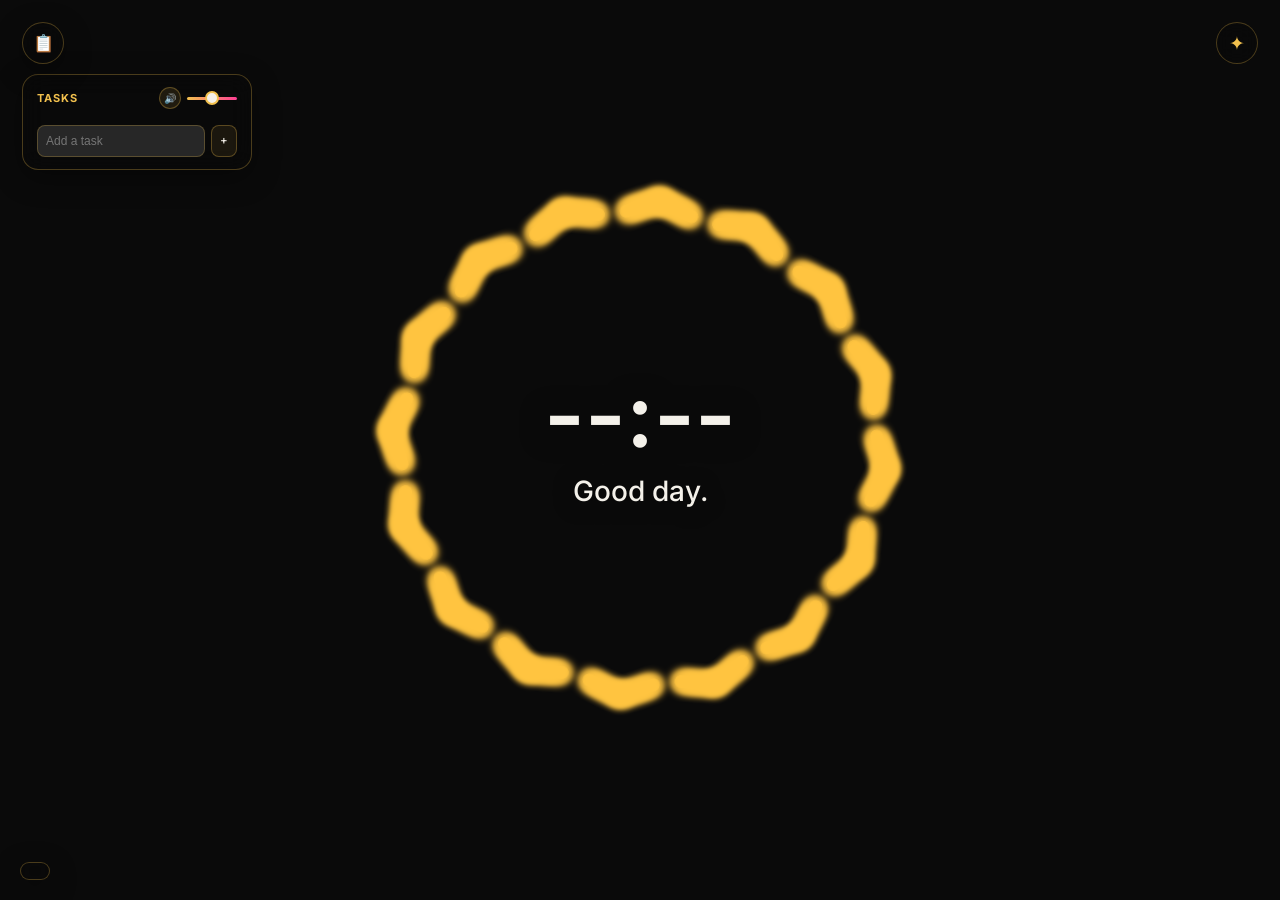
==== commit 284b001e: "How-it-works becomes a centred modal; fresh store screenshots + copy The guide outgrew its tiny in-p" ====
--- a/newtab.html
+++ b/newtab.html
@@ -107,25 +107,7 @@
 
   <div class="tab-content" id="tab-customize">
 
-  <button id="howtoBtn" class="howto-btn" data-tip="A quick tour of everything on this panel">&#10067; How it works</button>
-  <div id="howtoBox">
-    <ul>
-      <li>Move your cursor across the canvas &mdash; it draws.</li>
-      <li>Leave it still for a second and the mandala draws itself, restyling as it goes.</li>
-      <li>Everything below changes the art live.</li>
-      <li>Press <b>H</b> to hide everything but the canvas. <b>S</b> saves a PNG, <b>C</b> clears, <b>R</b> rolls a random look.</li>
-      <li><b>Symmetry style</b> changes the whole geometry &mdash; try Kaleidoscope, Spiral shells, or Tiled grid.</li>
-      <li>Pick the <b>Custom</b> palette to blend strokes through your own colors &mdash; or let <b>Time of day</b> / <b>Match my weather</b> choose for you.</li>
-      <li><b>Silk wisps</b> paints smoke that keeps drifting after your stroke &mdash; loveliest with the <b>Permanent</b> or <b>Cycle</b> trail.</li>
-      <li>&#10024; <b>Today's mandala</b> is seeded by the date &mdash; same for everyone, new every day.</li>
-      <li><b>Save current look</b> keeps your favourite settings as your own preset.</li>
-      <li><b>Copy my look</b> turns your settings into text you can send to a friend &mdash; they hit <b>Paste a look</b> and draw with it. Ambient settings share the same way from their tab.</li>
-      <li>In Ambient, <b>Gallery mode</b> builds a piece, fades it out, and begins a new one.</li>
-      <li class="howto-webgl">Hold <b>Shift</b> and drag to tilt the camera in 3D.</li>
-      <li class="howto-webgl">Hold <b>Shift</b> and double-click to reset the camera.</li>
-      <li>Right-click a quick link to remove it.</li>
-    </ul>
-  </div>
+  <button id="howtoBtn" class="howto-btn" data-tip="The full guide, in a proper window">&#10067; How it works</button>
 
   <p class="section-label">Shape</p>
 
@@ -371,6 +353,8 @@
 
   <div class="tab-content" id="tab-ambient">
 
+  <button id="howtoBtnAmbient" class="howto-btn" data-tip="The full guide, in a proper window">&#10067; How it works</button>
+
   <p class="section-label">Ambient drawing</p>
   <p class="hint" style="margin:0 0 14px;">When you stop moving, the mandala draws itself and re-rolls a random look as it goes. This tab decides what it's allowed to do.</p>
 
@@ -500,6 +484,47 @@
     <svg viewBox="0 0 16 16" width="13" height="13" fill="currentColor" aria-hidden="true"><path d="M8 0C3.58 0 0 3.58 0 8c0 3.54 2.29 6.53 5.47 7.59.4.07.55-.17.55-.38 0-.19-.01-.82-.01-1.49-2.01.37-2.53-.49-2.69-.94-.09-.23-.48-.94-.82-1.13-.28-.15-.68-.52-.01-.53.63-.01 1.08.58 1.23.82.72 1.21 1.87.87 2.33.66.07-.52.28-.87.51-1.07-1.78-.2-3.64-.89-3.64-3.95 0-.87.31-1.59.82-2.15-.08-.2-.36-1.02.08-2.12 0 0 .67-.21 2.2.82.64-.18 1.32-.27 2-.27.68 0 1.36.09 2 .27 1.53-1.04 2.2-.82 2.2-.82.44 1.1.16 1.92.08 2.12.51.56.82 1.27.82 2.15 0 3.07-1.87 3.75-3.65 3.95.29.25.54.73.54 1.48 0 1.07-.01 1.93-.01 2.2 0 .21.15.46.55.38A8.013 8.013 0 0 0 16 8c0-4.42-3.58-8-8-8z"></path></svg>
     Made with &#10084;&#65039; by some guy named Jared
   </a>
+</div>
+
+<div id="howto-overlay" class="ui">
+  <div class="howto-modal">
+    <button id="howtoClose">&times; Close</button>
+    <h1><span>&#10022;</span> How it works</h1>
+    <div id="howtoBox" class="howto-modal-body">
+
+      <h2>Drawing</h2>
+      <ul>
+        <li>Move your cursor across the canvas &mdash; it draws, mirrored into a mandala.</li>
+        <li>Leave the cursor still for a second and the mandala <b>draws itself</b>, restyling as it goes. This only happens while <b>Draw on its own when idle</b> is ticked on the Ambient tab &mdash; untick it and the canvas waits for your hand.</li>
+        <li>Everything on the Customize tab changes the art live.</li>
+      </ul>
+
+      <h2>Customize</h2>
+      <ul>
+        <li><b>Symmetry style</b> changes the whole geometry &mdash; try Kaleidoscope, Spiral shells, or Tiled grid.</li>
+        <li><b>Silk wisps</b> paints smoke that keeps drifting after your stroke &mdash; loveliest with the <b>Permanent</b> or <b>Cycle</b> trail.</li>
+        <li>Pick the <b>Custom</b> palette to blend strokes through your own colors &mdash; or let <b>Time of day</b> / <b>Match my weather</b> choose for you.</li>
+        <li>&#10024; <b>Today's mandala</b> is seeded by the date &mdash; same for everyone, new every day.</li>
+        <li><b>Save current look</b> keeps your favourite settings as your own preset.</li>
+        <li><b>Copy my look</b> turns your settings into text you can send to a friend &mdash; they hit <b>Paste a look</b> and draw with the exact same setup. Ambient settings share the same way from their own tab.</li>
+      </ul>
+
+      <h2>Ambient</h2>
+      <ul>
+        <li>The Ambient tab styles the <b>random generation</b>: what the self-drawing hand is allowed to change, which brushes and geometries it may pick, and how wild the numbers can go. Anything unticked keeps your Customize setting.</li>
+        <li><b>Gallery mode</b> builds a piece, fades it out, restyles, and begins a new one &mdash; an endless exhibition.</li>
+      </ul>
+
+      <h2>Keyboard &amp; camera</h2>
+      <ul>
+        <li>Press <b>H</b> to hide everything but the canvas. <b>S</b> saves a PNG, <b>C</b> clears, <b>R</b> rolls a random look.</li>
+        <li class="howto-webgl">Hold <b>Shift</b> and drag to tilt the camera in 3D.</li>
+        <li class="howto-webgl">Hold <b>Shift</b> and double-click to reset the camera.</li>
+        <li>Right-click a quick link to remove it.</li>
+      </ul>
+
+    </div>
+  </div>
 </div>
 
 <div id="breathing-overlay" class="ui">
--- a/css/panel.css
+++ b/css/panel.css
@@ -193,17 +193,54 @@
 }
 .import-form textarea:focus{ outline:1px solid var(--gold); }
 
-/* "How it works" explainer at the top of the Customize tab */
+/* "How it works" button (Customize + Ambient tabs) — opens the modal */
 .howto-btn{
   width:100%; margin-bottom:12px; font-size:10.5px; letter-spacing:0.04em;
   color:var(--ink-dim); background:rgba(95,232,255,0.06); border-color:rgba(95,232,255,0.25);
 }
 .howto-btn:hover{ background:rgba(95,232,255,0.15); color:var(--ink); }
-#howtoBox{ display:none; margin:-4px 0 14px; }
-#howtoBox.open{ display:block; }
-#howtoBox ul{ margin:0; padding-left:16px; }
-#howtoBox li{ font-size:11px; color:var(--ink-dim); line-height:1.55; margin-bottom:5px; }
-#howtoBox b{ color:var(--gold); font-weight:600; }
+
+/* the guide itself: a centred modal, roomier and larger-set than the old
+   in-panel box ever could be */
+#howto-overlay{
+  position:fixed; inset:0; z-index:40;
+  display:none; align-items:center; justify-content:center;
+  background:rgba(5,6,15,0.55);
+  backdrop-filter: blur(6px);
+}
+#howto-overlay.open{ display:flex; }
+.howto-modal{
+  position:relative;
+  width:min(620px, calc(100vw - 40px));
+  max-height:min(78vh, 720px);
+  display:flex; flex-direction:column;
+  background:var(--panel-bg);
+  border:1px solid var(--panel-border);
+  border-radius:16px;
+  backdrop-filter: blur(16px);
+  box-shadow: 0 18px 60px rgba(0,0,0,0.55);
+  padding:24px 28px 20px;
+}
+.howto-modal h1{
+  font-family:'Inter',sans-serif; font-weight:700; font-size:20px;
+  letter-spacing:0.04em; margin:0 0 6px; color:var(--ink);
+}
+.howto-modal h1 span{ color:var(--gold); margin-right:8px; }
+.howto-modal-body{ overflow-y:auto; padding-right:8px; }
+.howto-modal-body::-webkit-scrollbar{ width:6px; }
+.howto-modal-body::-webkit-scrollbar-thumb{ background:rgba(242,193,78,0.3); border-radius:3px; }
+.howto-modal h2{
+  font-family:'Inter',sans-serif; font-size:12px; font-weight:700;
+  letter-spacing:0.08em; text-transform:uppercase; color:var(--gold);
+  margin:18px 0 8px;
+}
+.howto-modal ul{ margin:0; padding-left:18px; }
+.howto-modal li{ font-size:13.5px; color:var(--ink); line-height:1.65; margin-bottom:8px; }
+.howto-modal b{ color:var(--gold); font-weight:600; }
+#howtoClose{
+  position:absolute; top:14px; right:14px;
+  flex:none; width:auto; padding:8px 14px; font-size:11px;
+}
 /* camera lines only make sense on the WebGL renderer; it reveals them */
 #howtoBox li.howto-webgl{ display:none; }
 
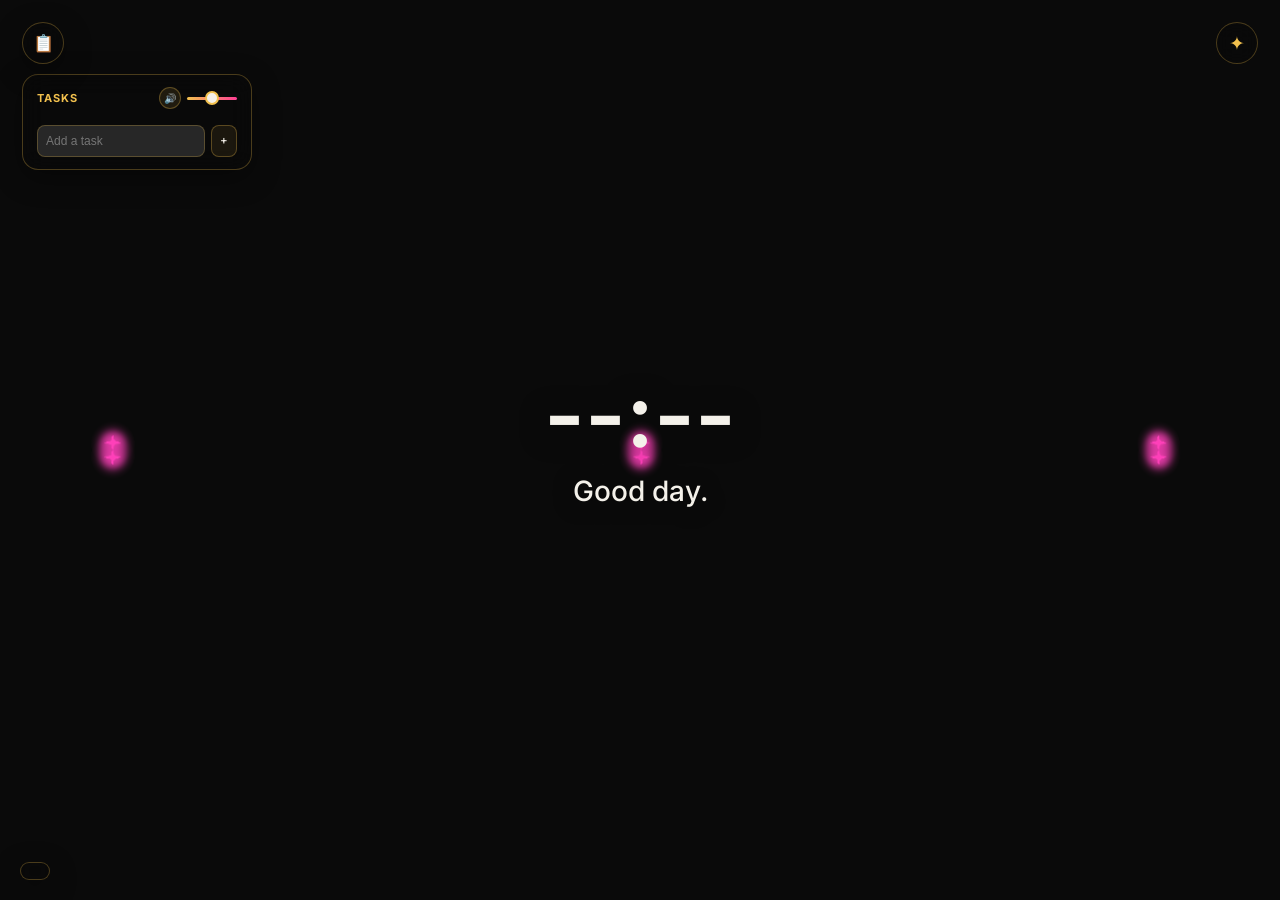
==== commit a949acef: "Click to draw, and settings that stick across tabs (v1.5.0) Storage patches now run through a write " ====
--- a/newtab.html
+++ b/newtab.html
@@ -155,6 +155,10 @@
     <input type="range" id="brush" min="1" max="20" value="10">
   </div>
 
+  <div class="control-group inline" data-tip="Draw only while holding the left mouse button &mdash; release to move the cursor without leaving a stroke">
+    <label><input type="checkbox" id="clickToDraw"> Click to draw</label>
+  </div>
+
   <div class="control-group inline" data-tip="The line gets thinner the faster your cursor moves, like a real pen">
     <label><input type="checkbox" id="reactSpeed"> React to cursor speed</label>
   </div>
@@ -495,6 +499,7 @@
       <h2>Drawing</h2>
       <ul>
         <li>Move your cursor across the canvas &mdash; it draws, mirrored into a mandala.</li>
+        <li>Tick <b>Click to draw</b> on the Customize tab and the pen only touches down while you <b>hold the left button</b> &mdash; handy with Permanent trails, so you can draw a border, let go, and start again in the middle.</li>
         <li>Leave the cursor still for a second and the mandala <b>draws itself</b>, restyling as it goes. This only happens while <b>Draw on its own when idle</b> is ticked on the Ambient tab &mdash; untick it and the canvas waits for your hand.</li>
         <li>Everything on the Customize tab changes the art live.</li>
       </ul>
